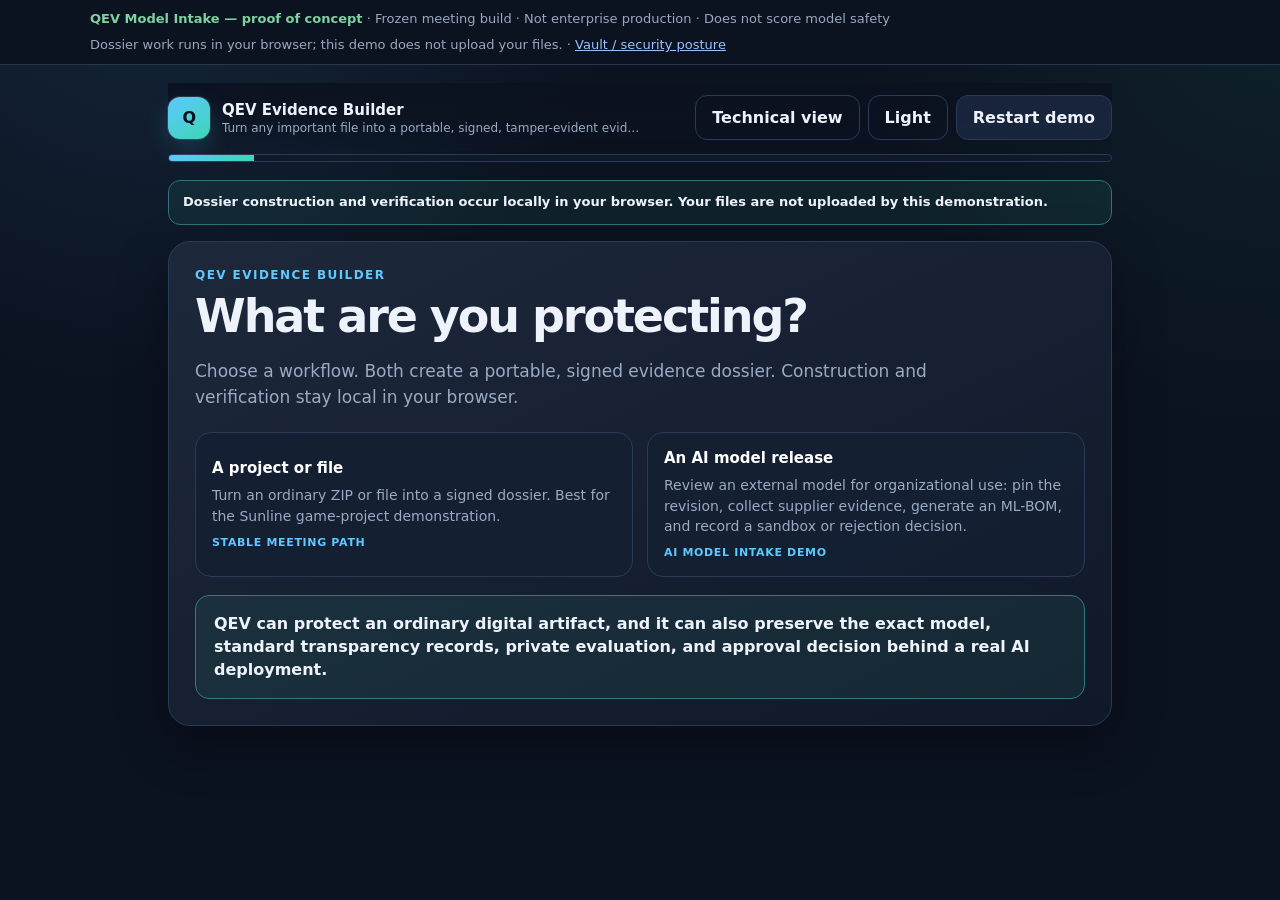
==== index.html @ b330e9ee "Publish frozen QEV Model Intake PoC for public demo Meeting-frozen SPA with relative asset paths for" ====
<!doctype html>
<html lang="en">
  <head>
    <meta charset="UTF-8" />
    <meta name="viewport" content="width=device-width, initial-scale=1, viewport-fit=cover" />
    <meta name="theme-color" content="#0b1220" />
    <title>QEV Model Intake — Proof of Concept Demo</title>
    <meta
      name="description"
      content="QEV Model Intake proof of concept: create portable, signed, revision-specific approval dossiers for external AI models. Runs in your browser — files are not uploaded by this demonstration."
    />
    <meta name="robots" content="index,follow" />
    <link rel="canonical" href="https://theartofsound.github.io/qev-model-intake/" />
    <meta property="og:title" content="QEV Model Intake — Proof of Concept" />
    <meta property="og:description" content="Revision-specific approval dossiers for external AI models. Local browser demo — not production infrastructure." />
    <meta property="og:type" content="website" />
    <meta property="og:url" content="https://theartofsound.github.io/qev-model-intake/" />
    <style>
      #qev-poc-banner {
        position: sticky; top: 0; z-index: 99999;
        font-family: system-ui, -apple-system, Segoe UI, sans-serif;
        background: #0b1220; color: #e8eef8;
        border-bottom: 1px solid #2a364d;
        padding: 10px 16px; font-size: 13px; line-height: 1.4;
      }
      #qev-poc-banner strong { color: #7dd3a0; }
      #qev-poc-banner a { color: #9ec1ff; }
      #qev-poc-banner .row { max-width: 1100px; margin: 0 auto; display: flex; flex-wrap: wrap; gap: 8px 18px; align-items: baseline; justify-content: space-between; }
      #qev-poc-banner .muted { color: #9aa8bf; }
    </style>
    <script type="module" crossorigin src="./assets/index-r70yN4zl.js"></script>
    <link rel="stylesheet" crossorigin href="./assets/index-BTG55u5p.css" />
  </head>
  <body>
    <div id="qev-poc-banner" role="note">
      <div class="row">
        <div>
          <strong>QEV Model Intake — proof of concept</strong>
          <span class="muted"> · Frozen meeting build · Not enterprise production · Does not score model safety</span>
        </div>
        <div class="muted">
          Dossier work runs in your browser; this demo does not upload your files.
          · <a href="https://secure.imagineqira.com/">Vault / security posture</a>
        </div>
      </div>
    </div>
    <div id="root"></div>
  </body>
</html>
---- assets/index-BTG55u5p.css ----
:root{color-scheme:dark;--bg: #0b1220;--bg-elevated: #111a2b;--panel: #141f33;--panel-2: #1a2740;--line: #2a3b57;--line-strong: #3d5478;--text: #eef3fb;--muted: #9aabc4;--faint: #6d7f99;--accent: #5ec8ff;--accent-2: #3dd6b5;--warn: #f0c35a;--danger: #ff7b8a;--ok: #4ade9b;--shadow: 0 18px 50px rgba(0, 0, 0, .35);--radius: 16px;--font: "IBM Plex Sans", "Segoe UI", system-ui, -apple-system, sans-serif;--mono: "IBM Plex Mono", ui-monospace, SFMono-Regular, Menlo, monospace}[data-theme=light]{color-scheme:light;--bg: #f4f7fb;--bg-elevated: #ffffff;--panel: #ffffff;--panel-2: #eef3f9;--line: #d5e0ee;--line-strong: #b7c7db;--text: #122033;--muted: #4f6280;--faint: #7a8ba3;--accent: #0b7ec8;--accent-2: #0f9f7f;--shadow: 0 14px 40px rgba(18, 40, 70, .08)}*{box-sizing:border-box}html,body,#root{min-height:100%}body{margin:0;font-family:var(--font);background:radial-gradient(circle at 12% -10%,rgba(94,200,255,.12),transparent 32%),radial-gradient(circle at 100% 0%,rgba(61,214,181,.08),transparent 28%),var(--bg);color:var(--text)}button,input,textarea,select{font:inherit}button{cursor:pointer}.app{max-width:980px;margin:0 auto;padding:18px 18px 96px}.topbar{position:sticky;top:0;z-index:20;display:flex;align-items:center;justify-content:space-between;gap:12px;padding:12px 0 14px;background:linear-gradient(to bottom,color-mix(in srgb,var(--bg) 96%,transparent),color-mix(in srgb,var(--bg) 70%,transparent),transparent);-webkit-backdrop-filter:blur(10px);backdrop-filter:blur(10px)}.brand{display:flex;align-items:center;gap:12px;min-width:0}.logo{width:42px;height:42px;border-radius:12px;display:grid;place-items:center;font-weight:800;letter-spacing:-.04em;color:#04111d;background:linear-gradient(145deg,var(--accent),var(--accent-2));box-shadow:0 0 0 1px #ffffff1f,0 10px 24px #5ec8ff2e}.brand h1{margin:0;font-size:15px;font-weight:750}.brand p{margin:2px 0 0;font-size:12px;color:var(--muted);white-space:nowrap;overflow:hidden;text-overflow:ellipsis;max-width:min(52vw,420px)}.top-actions{display:flex;gap:8px;flex-wrap:wrap;justify-content:flex-end}.progress-shell{height:8px;background:color-mix(in srgb,var(--panel) 80%,black);border:1px solid var(--line);border-radius:99px;overflow:hidden;margin:0 0 18px}.progress{height:100%;background:linear-gradient(90deg,var(--accent),var(--accent-2));transition:width .28s ease}.screen{animation:fade .24s ease}@keyframes fade{0%{opacity:.2;transform:translateY(8px)}to{opacity:1;transform:none}}.eyebrow{color:var(--accent);font-size:12px;font-weight:800;letter-spacing:.12em;text-transform:uppercase;margin-bottom:10px}.hero,.panel{border:1px solid var(--line);border-radius:22px;padding:26px;background:linear-gradient(155deg,color-mix(in srgb,var(--panel) 96%,white),color-mix(in srgb,var(--bg-elevated) 94%,black));box-shadow:var(--shadow)}h2{font-size:clamp(28px,5vw,46px);line-height:1.05;letter-spacing:-.045em;margin:0 0 14px}.lead{font-size:17px;line-height:1.55;color:var(--muted);max-width:760px}.truth{margin-top:18px;padding:16px 18px;border-radius:14px;border:1px solid color-mix(in srgb,var(--accent-2) 40%,var(--line));background:color-mix(in srgb,var(--accent-2) 8%,transparent);font-weight:700;line-height:1.45}.dropzone{margin-top:22px;border:1.5px dashed var(--line-strong);border-radius:18px;padding:36px 22px;text-align:center;background:color-mix(in srgb,var(--panel-2) 80%,transparent);transition:.18s ease}.dropzone.active{border-color:var(--accent);background:color-mix(in srgb,var(--accent) 8%,var(--panel-2));transform:translateY(-1px)}.dropzone strong{display:block;font-size:18px;margin-bottom:6px}.dropzone p{margin:0;color:var(--muted)}.actions{display:flex;flex-wrap:wrap;gap:10px;margin-top:20px}.btn{border:1px solid var(--line);border-radius:12px;padding:12px 16px;color:var(--text);background:color-mix(in srgb,var(--panel-2) 90%,transparent);font-weight:700}.btn:hover{border-color:var(--accent)}.btn-primary{color:#04111d;border-color:transparent;background:linear-gradient(135deg,var(--accent),var(--accent-2))}.btn-primary:disabled{opacity:.5;cursor:not-allowed}.btn-ghost{background:transparent}.btn-danger{background:color-mix(in srgb,var(--danger) 12%,transparent);border-color:color-mix(in srgb,var(--danger) 40%,var(--line));color:color-mix(in srgb,var(--danger) 90%,white)}.grid-2{display:grid;grid-template-columns:repeat(2,minmax(0,1fr));gap:14px}.grid-3{display:grid;grid-template-columns:repeat(3,minmax(0,1fr));gap:12px}.card{border:1px solid var(--line);border-radius:16px;padding:16px;background:color-mix(in srgb,var(--panel) 88%,transparent)}.card h3{margin:0 0 8px;font-size:15px}.card p{margin:0;color:var(--muted);font-size:14px;line-height:1.45}.choice{width:100%;text-align:left;transition:.16s ease}.choice:hover,.choice.selected{transform:translateY(-1px);border-color:var(--accent);box-shadow:0 10px 24px #00000029}.choice.selected{background:color-mix(in srgb,var(--accent) 10%,var(--panel))}.choice .tag{display:inline-block;margin-top:10px;color:var(--accent);font-size:11px;font-weight:800;letter-spacing:.06em}.field{display:flex;flex-direction:column;gap:6px;margin-bottom:14px}.field label{font-size:13px;font-weight:700;color:var(--muted)}.field input,.field textarea,.field select{border:1px solid var(--line);border-radius:12px;padding:12px 14px;background:color-mix(in srgb,var(--bg) 70%,var(--panel));color:var(--text)}.field textarea{min-height:90px;resize:vertical}.kv{display:grid;grid-template-columns:140px 1fr;gap:8px 14px;margin-top:14px}.kv dt{color:var(--faint);font-size:13px}.kv dd{margin:0;font-weight:650}.flow{display:grid;gap:8px;margin:18px 0;padding:16px;border-radius:14px;border:1px solid var(--line);background:color-mix(in srgb,var(--panel-2) 70%,transparent);font-weight:700;text-align:center}.flow span{color:var(--faint)}.checklist{display:grid;gap:8px;margin-top:12px}.check{display:flex;gap:10px;align-items:flex-start;padding:12px 14px;border-radius:12px;border:1px solid var(--line);background:color-mix(in srgb,var(--panel) 80%,transparent)}.check input{margin-top:3px}.cols{display:grid;grid-template-columns:1fr 1fr;gap:14px}.col{min-height:220px;border:1px solid var(--line);border-radius:16px;padding:14px;background:color-mix(in srgb,var(--panel) 80%,transparent)}.col h3{margin:0 0 10px;font-size:15px}.pill{display:inline-flex;align-items:center;gap:6px;border-radius:999px;padding:4px 10px;font-size:12px;font-weight:800;letter-spacing:.04em;border:1px solid var(--line)}.pill.demo{color:var(--warn);border-color:color-mix(in srgb,var(--warn) 45%,var(--line));background:color-mix(in srgb,var(--warn) 12%,transparent)}.pill.ok{color:var(--ok);border-color:color-mix(in srgb,var(--ok) 45%,var(--line));background:color-mix(in srgb,var(--ok) 10%,transparent)}.pill.fail{color:var(--danger);border-color:color-mix(in srgb,var(--danger) 45%,var(--line));background:color-mix(in srgb,var(--danger) 10%,transparent)}.build-steps{display:grid;gap:10px;margin-top:18px}.step-row{display:grid;grid-template-columns:18px 1fr;gap:12px;align-items:start;padding:12px 14px;border-radius:12px;border:1px solid var(--line);background:color-mix(in srgb,var(--panel) 85%,transparent)}.step-row .dot{width:12px;height:12px;margin-top:4px;border-radius:50%;background:var(--faint)}.step-row.running .dot{background:var(--accent);box-shadow:0 0 0 4px color-mix(in srgb,var(--accent) 20%,transparent)}.step-row.complete .dot{background:var(--ok)}.step-row.failed .dot{background:var(--danger)}.step-row strong{display:block}.step-row span{color:var(--muted);font-size:13px}.dossier-viz{margin-top:18px;height:120px;border-radius:16px;border:1px solid var(--line);background:radial-gradient(circle at 50% 50%,color-mix(in srgb,var(--accent) 18%,transparent),transparent 55%),var(--panel-2);position:relative;overflow:hidden}.dossier-viz .node{position:absolute;width:10px;height:10px;border-radius:50%;background:var(--accent-2);animation:flow-in 1.8s ease-in-out infinite;opacity:.85}@keyframes flow-in{0%{transform:translate(8px,50px) scale(.6);opacity:0}40%{opacity:1}to{transform:translate(470px,55px) scale(1);opacity:0}}.mono{font-family:var(--mono);font-size:13px;word-break:break-all}.table{width:100%;border-collapse:collapse;margin-top:12px}.table th,.table td{text-align:left;padding:10px 8px;border-bottom:1px solid var(--line);font-size:14px}.table th{color:var(--faint);font-weight:700}.status-pass{color:var(--ok);font-weight:800}.status-fail{color:var(--danger);font-weight:800}.status-warn{color:var(--warn);font-weight:800}.footer-note{margin-top:18px;color:var(--faint);font-size:13px;line-height:1.45}.privacy-banner{margin:0 0 16px;padding:12px 14px;border-radius:12px;border:1px solid color-mix(in srgb,var(--accent-2) 35%,var(--line));background:color-mix(in srgb,var(--accent-2) 8%,transparent);color:var(--text);font-size:13px;font-weight:650;line-height:1.45}.btn:focus-visible,.choice:focus-visible,.dropzone:focus-visible,input:focus-visible,textarea:focus-visible{outline:2px solid var(--accent);outline-offset:2px}.hidden-input{display:none}@media(max-width:760px){.grid-2,.grid-3,.cols{grid-template-columns:1fr}.kv{grid-template-columns:1fr;gap:2px 0}.kv dt{margin-top:8px}.brand p{display:none}.hero,.panel{padding:18px}}
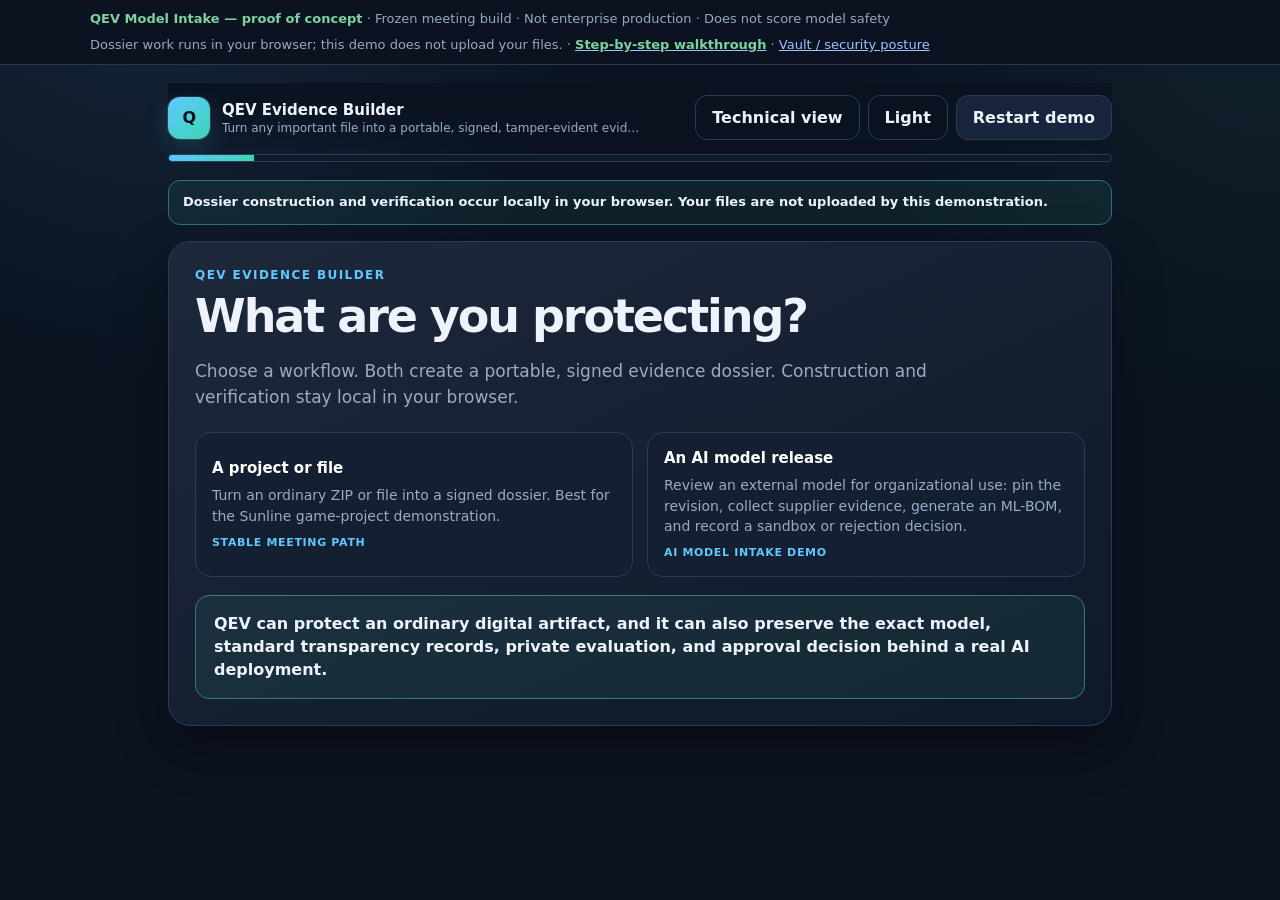
==== commit 223a690c: "Add step-by-step walkthrough for thorough process understanding Companion guide for SBIR reviewers a" ====
--- a/index.html
+++ b/index.html
@@ -40,6 +40,7 @@
         </div>
         <div class="muted">
           Dossier work runs in your browser; this demo does not upload your files.
+          · <a href="./walkthrough.html"><strong>Step-by-step walkthrough</strong></a>
           · <a href="https://secure.imagineqira.com/">Vault / security posture</a>
         </div>
       </div>
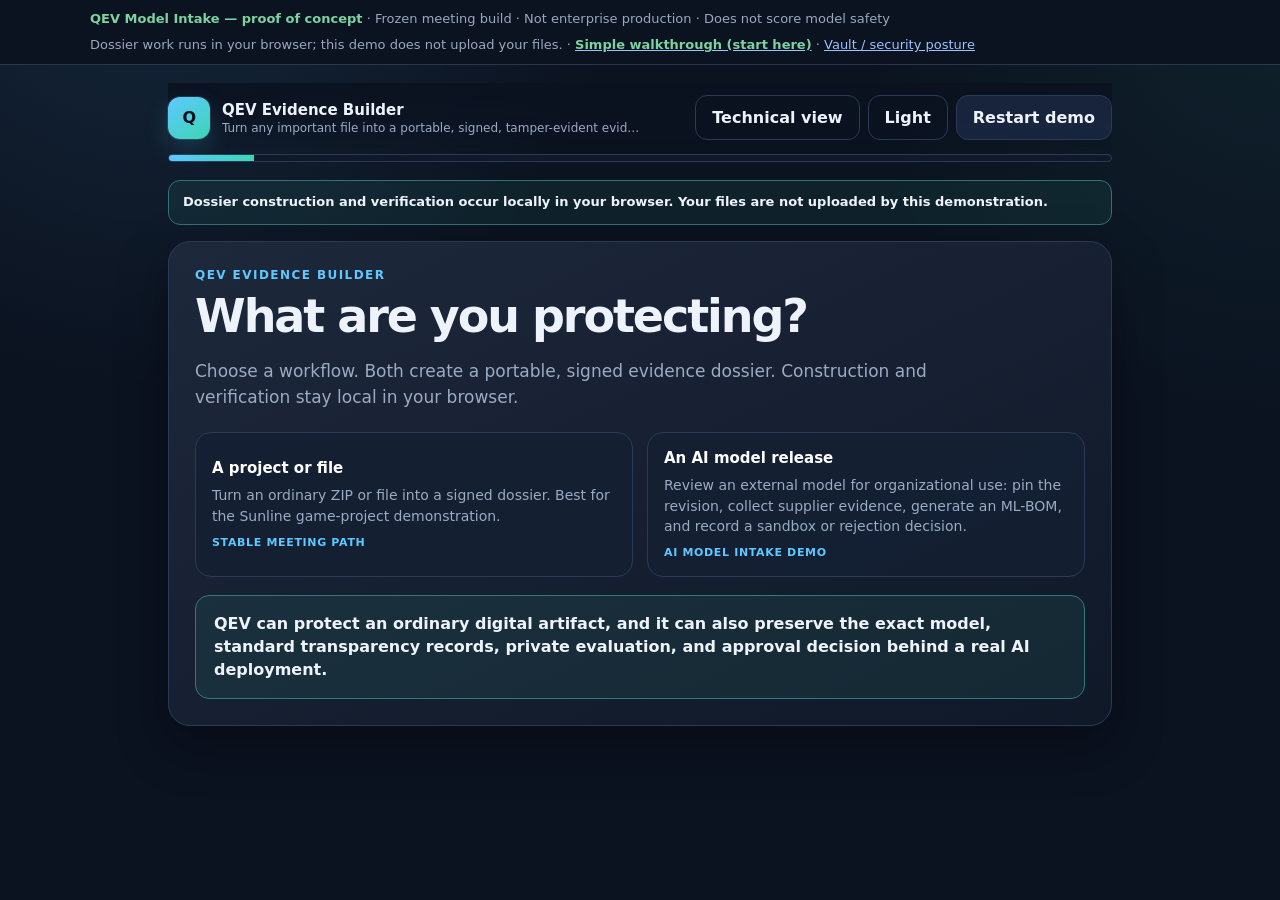
==== commit 8ef5c6ac: "Rewrite walkthrough in plain language for first-time readers Everyday wording for problem, steps, tr" ====
--- a/index.html
+++ b/index.html
@@ -40,7 +40,7 @@
         </div>
         <div class="muted">
           Dossier work runs in your browser; this demo does not upload your files.
-          · <a href="./walkthrough.html"><strong>Step-by-step walkthrough</strong></a>
+          · <a href="./walkthrough.html"><strong>Simple walkthrough (start here)</strong></a>
           · <a href="https://secure.imagineqira.com/">Vault / security posture</a>
         </div>
       </div>
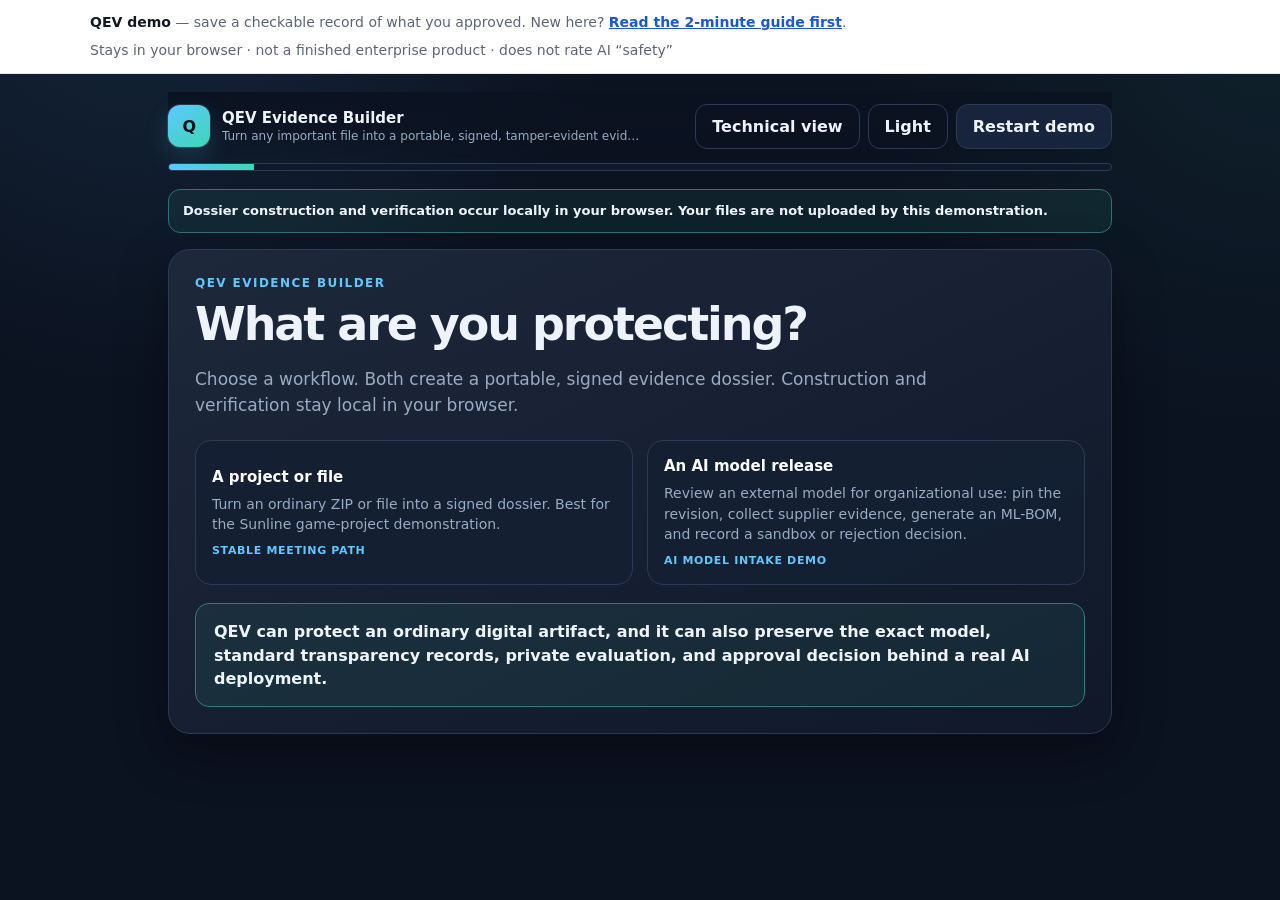
==== commit bc136b2a: "Simplify public copy for adoption, not engineer impressiveness Shorter plain guide, lighter banner, " ====
--- a/index.html
+++ b/index.html
@@ -4,29 +4,35 @@
     <meta charset="UTF-8" />
     <meta name="viewport" content="width=device-width, initial-scale=1, viewport-fit=cover" />
     <meta name="theme-color" content="#0b1220" />
-    <title>QEV Model Intake — Proof of Concept Demo</title>
+    <title>QEV — Demo</title>
     <meta
       name="description"
-      content="QEV Model Intake proof of concept: create portable, signed, revision-specific approval dossiers for external AI models. Runs in your browser — files are not uploaded by this demonstration."
+      content="QEV: save a clear record of what you approved — the exact file or AI model version — so you can check it later. Runs in your browser."
     />
     <meta name="robots" content="index,follow" />
     <link rel="canonical" href="https://theartofsound.github.io/qev-model-intake/" />
-    <meta property="og:title" content="QEV Model Intake — Proof of Concept" />
-    <meta property="og:description" content="Revision-specific approval dossiers for external AI models. Local browser demo — not production infrastructure." />
+    <meta property="og:title" content="QEV — Demo" />
+    <meta property="og:description" content="Save a clear record of what you approved, so you can prove it later." />
     <meta property="og:type" content="website" />
     <meta property="og:url" content="https://theartofsound.github.io/qev-model-intake/" />
     <style>
       #qev-poc-banner {
         position: sticky; top: 0; z-index: 99999;
         font-family: system-ui, -apple-system, Segoe UI, sans-serif;
-        background: #0b1220; color: #e8eef8;
-        border-bottom: 1px solid #2a364d;
-        padding: 10px 16px; font-size: 13px; line-height: 1.4;
+        background: #fff;
+        color: #141820;
+        border-bottom: 1px solid #e2e6ee;
+        padding: 12px 16px; font-size: 14px; line-height: 1.45;
+        box-shadow: 0 1px 0 rgba(0,0,0,.03);
       }
-      #qev-poc-banner strong { color: #7dd3a0; }
-      #qev-poc-banner a { color: #9ec1ff; }
-      #qev-poc-banner .row { max-width: 1100px; margin: 0 auto; display: flex; flex-wrap: wrap; gap: 8px 18px; align-items: baseline; justify-content: space-between; }
-      #qev-poc-banner .muted { color: #9aa8bf; }
+      #qev-poc-banner strong { color: #141820; }
+      #qev-poc-banner a { color: #1a56db; font-weight: 650; }
+      #qev-poc-banner .row {
+        max-width: 1100px; margin: 0 auto;
+        display: flex; flex-wrap: wrap; gap: 8px 16px;
+        align-items: center; justify-content: space-between;
+      }
+      #qev-poc-banner .muted { color: #5c6578; font-weight: 400; }
     </style>
     <script type="module" crossorigin src="./assets/index-r70yN4zl.js"></script>
     <link rel="stylesheet" crossorigin href="./assets/index-BTG55u5p.css" />
@@ -35,13 +41,12 @@
     <div id="qev-poc-banner" role="note">
       <div class="row">
         <div>
-          <strong>QEV Model Intake — proof of concept</strong>
-          <span class="muted"> · Frozen meeting build · Not enterprise production · Does not score model safety</span>
+          <strong>QEV demo</strong>
+          <span class="muted"> — save a checkable record of what you approved. New here?
+            <a href="./walkthrough.html">Read the 2-minute guide first</a>.</span>
         </div>
         <div class="muted">
-          Dossier work runs in your browser; this demo does not upload your files.
-          · <a href="./walkthrough.html"><strong>Simple walkthrough (start here)</strong></a>
-          · <a href="https://secure.imagineqira.com/">Vault / security posture</a>
+          Stays in your browser · not a finished enterprise product · does not rate AI “safety”
         </div>
       </div>
     </div>
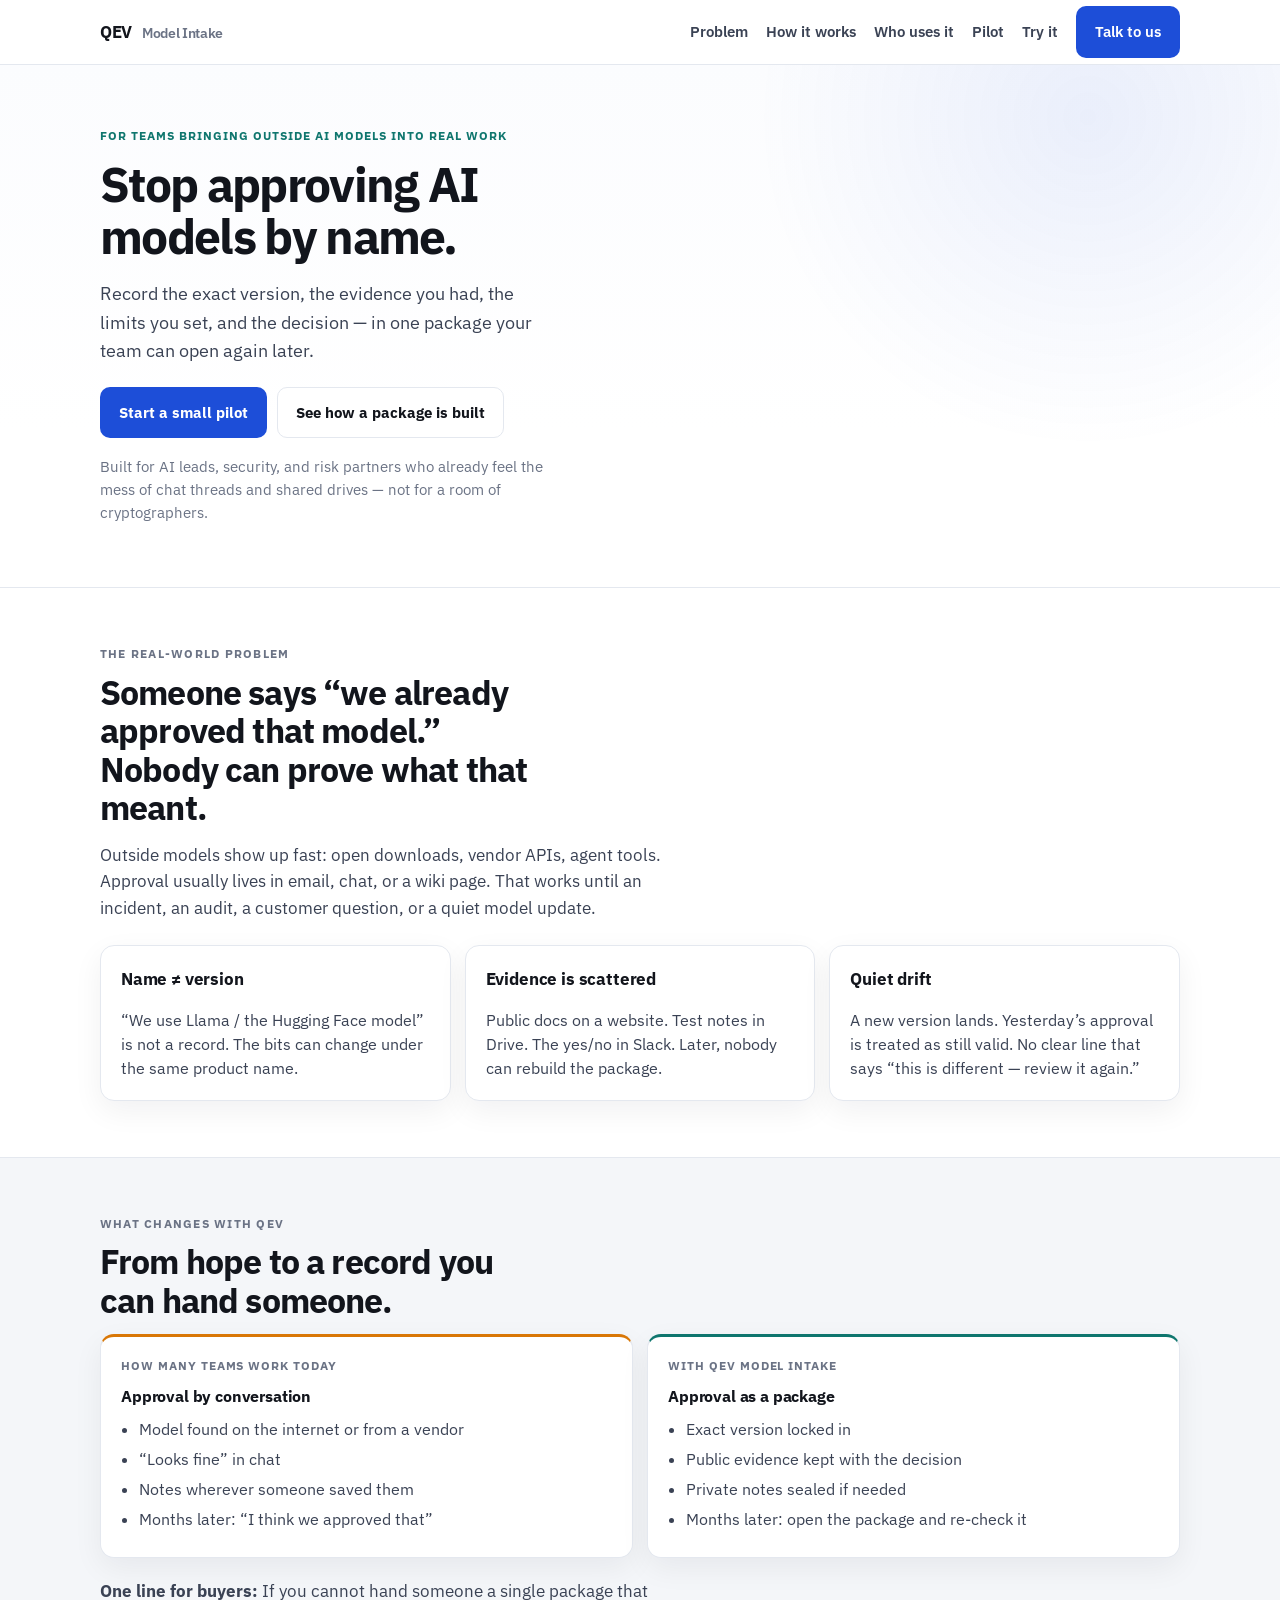
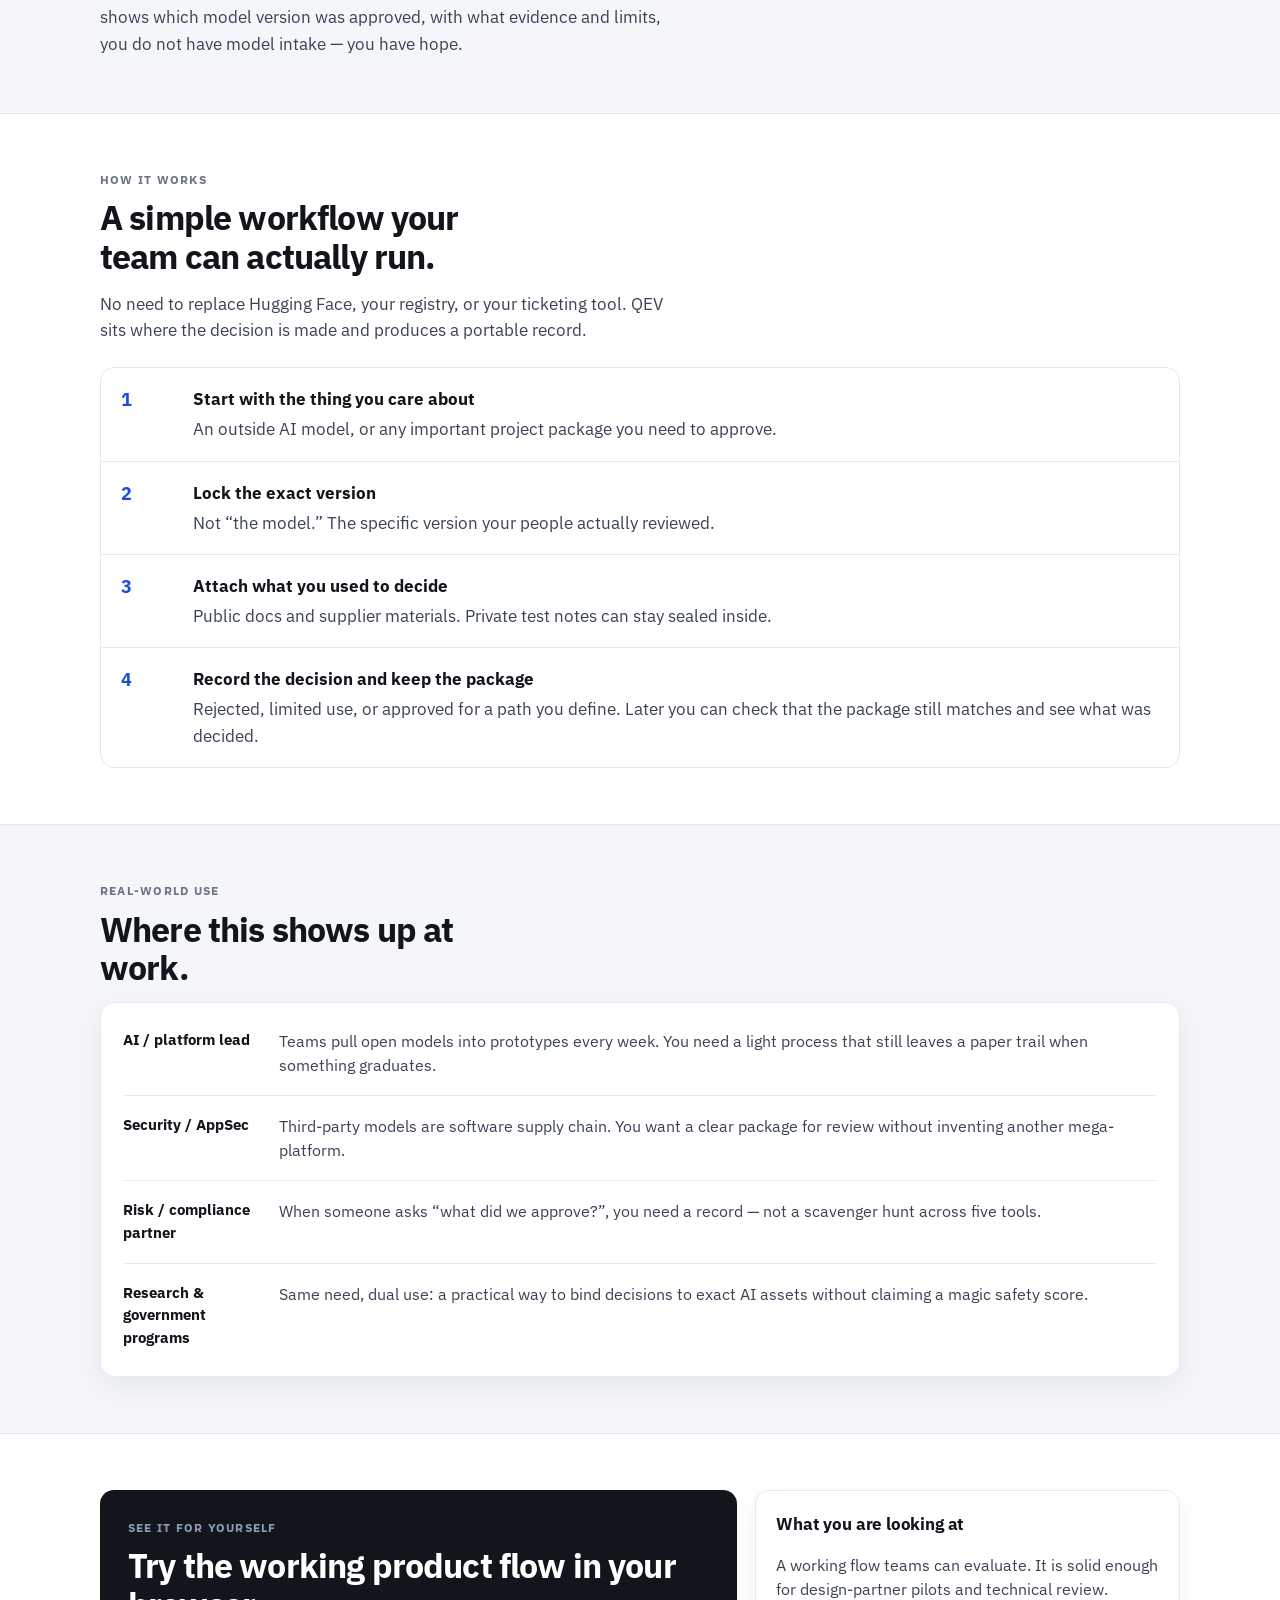
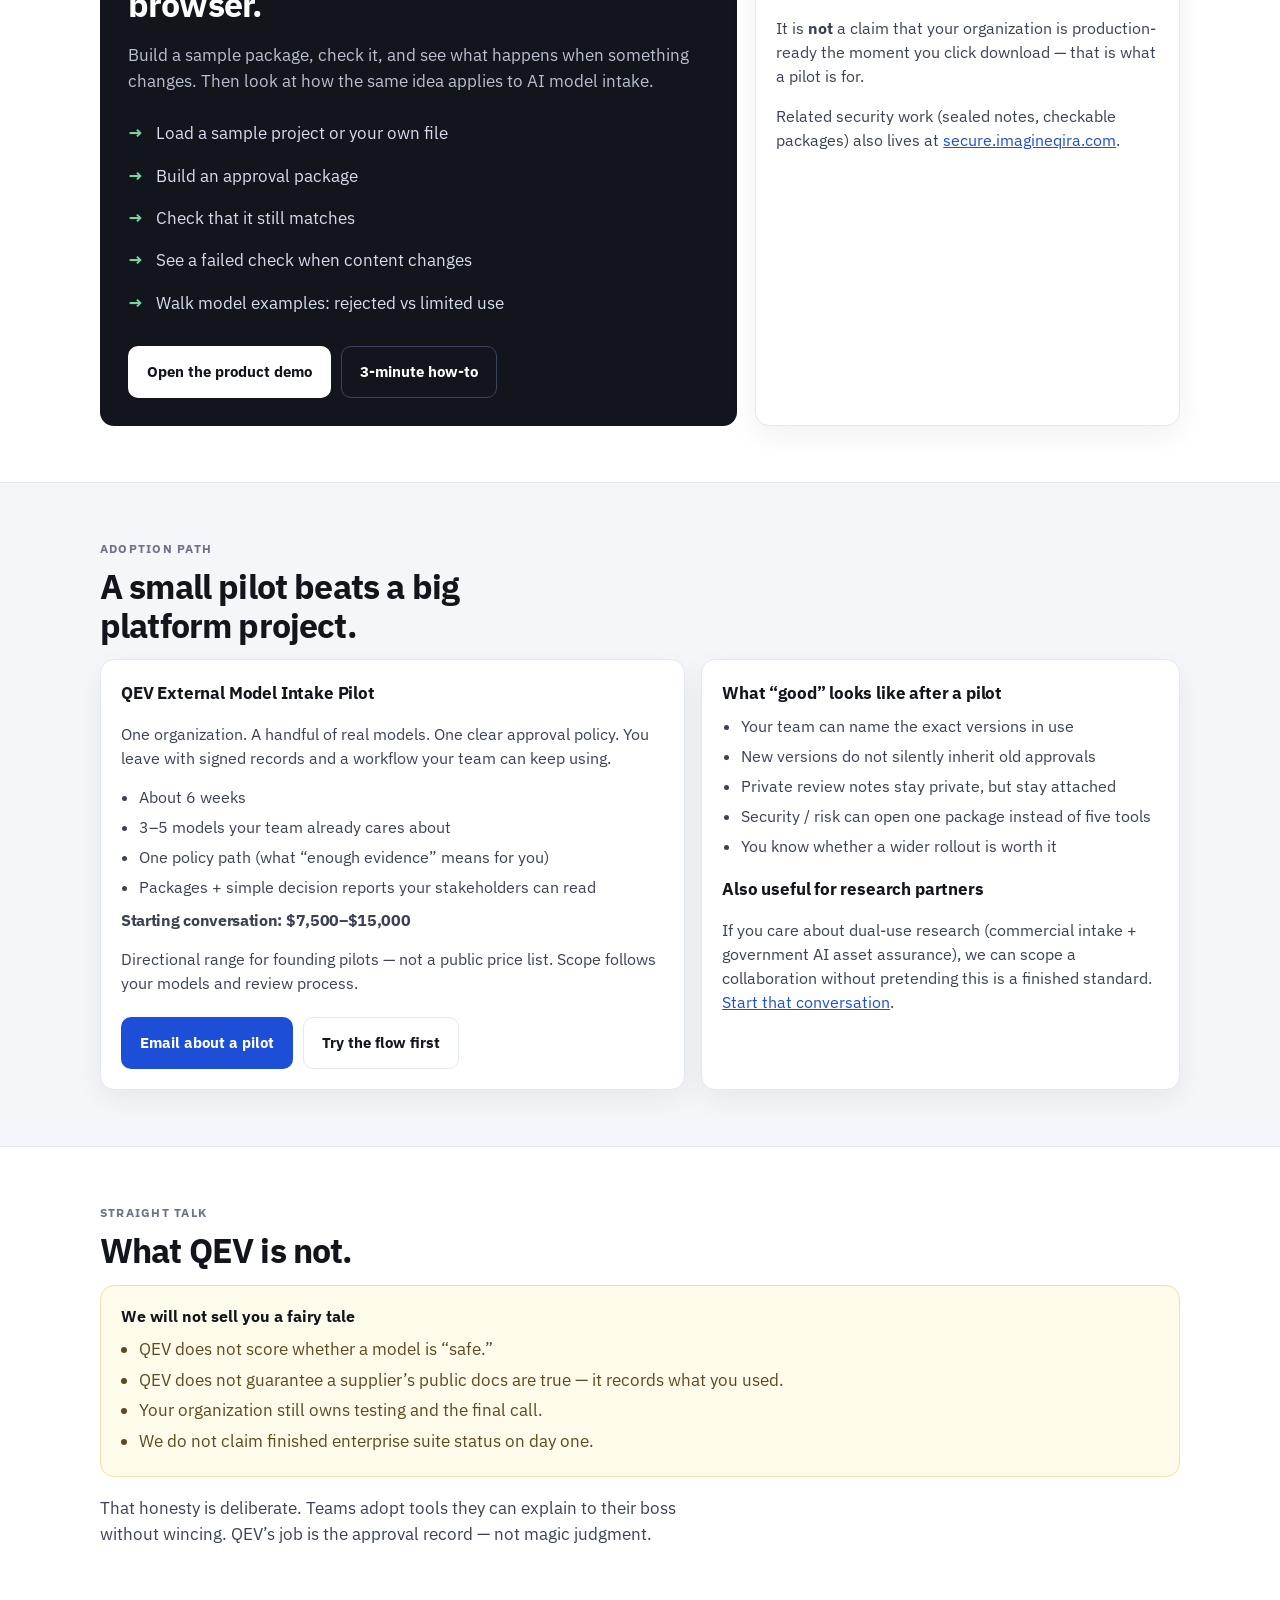
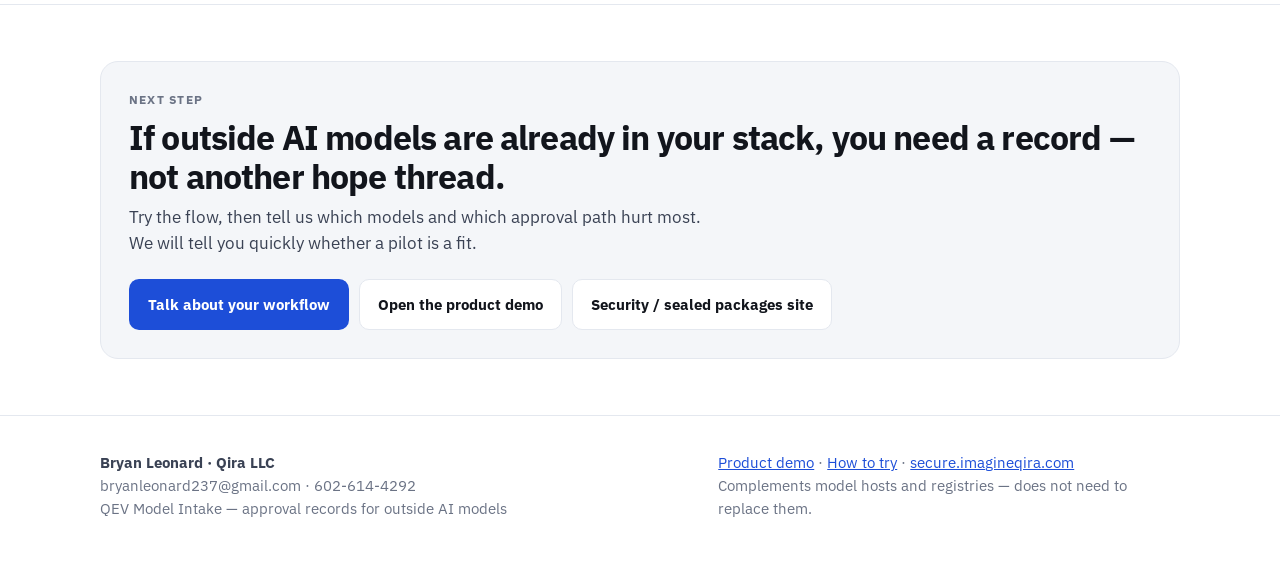
==== commit a1f34efc: "Build product site: real-world pitch first, demo as proof Replace demo-only landing with adoption-fo" ====
--- a/index.html
+++ b/index.html
@@ -1,55 +1,357 @@
 <!doctype html>
 <html lang="en">
-  <head>
-    <meta charset="UTF-8" />
-    <meta name="viewport" content="width=device-width, initial-scale=1, viewport-fit=cover" />
-    <meta name="theme-color" content="#0b1220" />
-    <title>QEV — Demo</title>
-    <meta
-      name="description"
-      content="QEV: save a clear record of what you approved — the exact file or AI model version — so you can check it later. Runs in your browser."
-    />
-    <meta name="robots" content="index,follow" />
-    <link rel="canonical" href="https://theartofsound.github.io/qev-model-intake/" />
-    <meta property="og:title" content="QEV — Demo" />
-    <meta property="og:description" content="Save a clear record of what you approved, so you can prove it later." />
-    <meta property="og:type" content="website" />
-    <meta property="og:url" content="https://theartofsound.github.io/qev-model-intake/" />
-    <style>
-      #qev-poc-banner {
-        position: sticky; top: 0; z-index: 99999;
-        font-family: system-ui, -apple-system, Segoe UI, sans-serif;
-        background: #fff;
-        color: #141820;
-        border-bottom: 1px solid #e2e6ee;
-        padding: 12px 16px; font-size: 14px; line-height: 1.45;
-        box-shadow: 0 1px 0 rgba(0,0,0,.03);
-      }
-      #qev-poc-banner strong { color: #141820; }
-      #qev-poc-banner a { color: #1a56db; font-weight: 650; }
-      #qev-poc-banner .row {
-        max-width: 1100px; margin: 0 auto;
-        display: flex; flex-wrap: wrap; gap: 8px 16px;
-        align-items: center; justify-content: space-between;
-      }
-      #qev-poc-banner .muted { color: #5c6578; font-weight: 400; }
-    </style>
-    <script type="module" crossorigin src="./assets/index-r70yN4zl.js"></script>
-    <link rel="stylesheet" crossorigin href="./assets/index-BTG55u5p.css" />
-  </head>
-  <body>
-    <div id="qev-poc-banner" role="note">
-      <div class="row">
-        <div>
-          <strong>QEV demo</strong>
-          <span class="muted"> — save a checkable record of what you approved. New here?
-            <a href="./walkthrough.html">Read the 2-minute guide first</a>.</span>
-        </div>
-        <div class="muted">
-          Stays in your browser · not a finished enterprise product · does not rate AI “safety”
-        </div>
-      </div>
+<head>
+  <meta charset="utf-8" />
+  <meta name="viewport" content="width=device-width, initial-scale=1" />
+  <title>QEV — Approval records for the AI models your team actually uses</title>
+  <meta
+    name="description"
+    content="QEV helps teams record which exact AI model version was approved, with what evidence and limits — so later you can prove what was decided, not guess from chat history."
+  />
+  <link rel="canonical" href="https://theartofsound.github.io/qev-model-intake/" />
+  <meta property="og:type" content="website" />
+  <meta property="og:url" content="https://theartofsound.github.io/qev-model-intake/" />
+  <meta property="og:title" content="QEV — Approval records for the AI models your team actually uses" />
+  <meta property="og:description" content="Stop approving models by name. Record the exact version, evidence, private notes, and decision in one package you can re-check later." />
+  <link rel="preconnect" href="https://fonts.googleapis.com" />
+  <link rel="preconnect" href="https://fonts.gstatic.com" crossorigin />
+  <link href="https://fonts.googleapis.com/css2?family=IBM+Plex+Sans:wght@400;500;600;700;800&display=swap" rel="stylesheet" />
+  <link rel="stylesheet" href="./styles.css" />
+</head>
+<body>
+  <header class="nav">
+    <div class="wrap nav-inner">
+      <a class="brand" href="./">QEV <span>Model Intake</span></a>
+      <nav class="nav-links" aria-label="Primary">
+        <a class="hide-sm" href="#problem">Problem</a>
+        <a class="hide-sm" href="#how">How it works</a>
+        <a class="hide-sm" href="#use">Who uses it</a>
+        <a class="hide-sm" href="#pilot">Pilot</a>
+        <a href="./demo.html">Try it</a>
+        <a class="btn btn-primary" href="mailto:bryanleonard237@gmail.com?subject=QEV%20Model%20Intake%20pilot">Talk to us</a>
+      </nav>
     </div>
-    <div id="root"></div>
-  </body>
+  </header>
+
+  <main>
+    <!-- HERO: real-world outcome, not "demo" -->
+    <section class="hero">
+      <div class="wrap">
+        <div class="eyebrow">For teams bringing outside AI models into real work</div>
+        <h1>Stop approving AI models by name.</h1>
+        <p class="hero-lead">
+          Record the exact version, the evidence you had, the limits you set,
+          and the decision — in one package your team can open again later.
+        </p>
+        <div class="btn-row">
+          <a class="btn btn-primary" href="#pilot">Start a small pilot</a>
+          <a class="btn btn-secondary" href="./demo.html">See how a package is built</a>
+        </div>
+        <p class="hero-note">
+          Built for AI leads, security, and risk partners who already feel the
+          mess of chat threads and shared drives — not for a room of cryptographers.
+        </p>
+      </div>
+    </section>
+
+    <!-- PROBLEM -->
+    <section id="problem">
+      <div class="wrap">
+        <p class="section-kicker">The real-world problem</p>
+        <h2>Someone says “we already approved that model.” Nobody can prove what that meant.</h2>
+        <p class="section-copy">
+          Outside models show up fast: open downloads, vendor APIs, agent tools.
+          Approval usually lives in email, chat, or a wiki page. That works until
+          an incident, an audit, a customer question, or a quiet model update.
+        </p>
+        <div class="grid-3">
+          <article class="card">
+            <h3>Name ≠ version</h3>
+            <p>
+              “We use Llama / the Hugging Face model” is not a record.
+              The bits can change under the same product name.
+            </p>
+          </article>
+          <article class="card">
+            <h3>Evidence is scattered</h3>
+            <p>
+              Public docs on a website. Test notes in Drive.
+              The yes/no in Slack. Later, nobody can rebuild the package.
+            </p>
+          </article>
+          <article class="card">
+            <h3>Quiet drift</h3>
+            <p>
+              A new version lands. Yesterday’s approval is treated as still valid.
+              No clear line that says “this is different — review it again.”
+            </p>
+          </article>
+        </div>
+      </div>
+    </section>
+
+    <!-- BEFORE / AFTER -->
+    <section class="soft" id="change">
+      <div class="wrap">
+        <p class="section-kicker">What changes with QEV</p>
+        <h2>From hope to a record you can hand someone.</h2>
+        <div class="compare" style="margin-top:8px;">
+          <article class="card bad">
+            <div class="label">How many teams work today</div>
+            <h3>Approval by conversation</h3>
+            <ul>
+              <li>Model found on the internet or from a vendor</li>
+              <li>“Looks fine” in chat</li>
+              <li>Notes wherever someone saved them</li>
+              <li>Months later: “I think we approved that”</li>
+            </ul>
+          </article>
+          <article class="card good">
+            <div class="label">With QEV Model Intake</div>
+            <h3>Approval as a package</h3>
+            <ul>
+              <li>Exact version locked in</li>
+              <li>Public evidence kept with the decision</li>
+              <li>Private notes sealed if needed</li>
+              <li>Months later: open the package and re-check it</li>
+            </ul>
+          </article>
+        </div>
+        <p class="section-copy" style="margin-top:20px; margin-bottom:0;">
+          <strong>One line for buyers:</strong>
+          If you cannot hand someone a single package that shows which model version
+          was approved, with what evidence and limits, you do not have model intake —
+          you have hope.
+        </p>
+      </div>
+    </section>
+
+    <!-- HOW IT WORKS -->
+    <section id="how">
+      <div class="wrap">
+        <p class="section-kicker">How it works</p>
+        <h2>A simple workflow your team can actually run.</h2>
+        <p class="section-copy">
+          No need to replace Hugging Face, your registry, or your ticketing tool.
+          QEV sits where the decision is made and produces a portable record.
+        </p>
+        <div class="steps">
+          <div class="step">
+            <div class="step-num">1</div>
+            <div>
+              <h3>Start with the thing you care about</h3>
+              <p>An outside AI model, or any important project package you need to approve.</p>
+            </div>
+          </div>
+          <div class="step">
+            <div class="step-num">2</div>
+            <div>
+              <h3>Lock the exact version</h3>
+              <p>Not “the model.” The specific version your people actually reviewed.</p>
+            </div>
+          </div>
+          <div class="step">
+            <div class="step-num">3</div>
+            <div>
+              <h3>Attach what you used to decide</h3>
+              <p>Public docs and supplier materials. Private test notes can stay sealed inside.</p>
+            </div>
+          </div>
+          <div class="step">
+            <div class="step-num">4</div>
+            <div>
+              <h3>Record the decision and keep the package</h3>
+              <p>
+                Rejected, limited use, or approved for a path you define.
+                Later you can check that the package still matches and see what was decided.
+              </p>
+            </div>
+          </div>
+        </div>
+      </div>
+    </section>
+
+    <!-- USE CASES -->
+    <section class="soft" id="use">
+      <div class="wrap">
+        <p class="section-kicker">Real-world use</p>
+        <h2>Where this shows up at work.</h2>
+        <div class="card" style="padding: 8px 22px;">
+          <div class="use">
+            <div class="use-role">AI / platform lead</div>
+            <p>
+              Teams pull open models into prototypes every week.
+              You need a light process that still leaves a paper trail when something graduates.
+            </p>
+          </div>
+          <div class="use">
+            <div class="use-role">Security / AppSec</div>
+            <p>
+              Third-party models are software supply chain.
+              You want a clear package for review without inventing another mega-platform.
+            </p>
+          </div>
+          <div class="use">
+            <div class="use-role">Risk / compliance partner</div>
+            <p>
+              When someone asks “what did we approve?”, you need a record —
+              not a scavenger hunt across five tools.
+            </p>
+          </div>
+          <div class="use">
+            <div class="use-role">Research &amp; government programs</div>
+            <p>
+              Same need, dual use: a practical way to bind decisions to exact AI assets
+              without claiming a magic safety score.
+            </p>
+          </div>
+        </div>
+      </div>
+    </section>
+
+    <!-- PROOF / DEMO as product proof, not the whole product -->
+    <section id="see">
+      <div class="wrap proof">
+        <div class="proof-panel">
+          <p class="section-kicker" style="color:#8b9bb8;">See it for yourself</p>
+          <h2>Try the working product flow in your browser.</h2>
+          <p>
+            Build a sample package, check it, and see what happens when something changes.
+            Then look at how the same idea applies to AI model intake.
+          </p>
+          <ul class="checklist">
+            <li>Load a sample project or your own file</li>
+            <li>Build an approval package</li>
+            <li>Check that it still matches</li>
+            <li>See a failed check when content changes</li>
+            <li>Walk model examples: rejected vs limited use</li>
+          </ul>
+          <div class="btn-row">
+            <a class="btn btn-primary" href="./demo.html">Open the product demo</a>
+            <a class="btn btn-secondary" href="./how-to-try.html">3-minute how-to</a>
+          </div>
+        </div>
+        <div class="card">
+          <h3>What you are looking at</h3>
+          <p>
+            A working flow teams can evaluate.
+            It is solid enough for design-partner pilots and technical review.
+          </p>
+          <p>
+            It is <strong>not</strong> a claim that your organization is production-ready
+            the moment you click download — that is what a pilot is for.
+          </p>
+          <p style="margin-bottom:0;">
+            Related security work (sealed notes, checkable packages) also lives at
+            <a href="https://secure.imagineqira.com/">secure.imagineqira.com</a>.
+          </p>
+        </div>
+      </div>
+    </section>
+
+    <!-- PILOT -->
+    <section class="soft" id="pilot">
+      <div class="wrap">
+        <p class="section-kicker">Adoption path</p>
+        <h2>A small pilot beats a big platform project.</h2>
+        <div class="pilot">
+          <div class="card">
+            <h3>QEV External Model Intake Pilot</h3>
+            <p>
+              One organization. A handful of real models. One clear approval policy.
+              You leave with signed records and a workflow your team can keep using.
+            </p>
+            <ul>
+              <li>About 6 weeks</li>
+              <li>3–5 models your team already cares about</li>
+              <li>One policy path (what “enough evidence” means for you)</li>
+              <li>Packages + simple decision reports your stakeholders can read</li>
+            </ul>
+            <p class="price">Starting conversation: $7,500–$15,000</p>
+            <p class="fine">
+              Directional range for founding pilots — not a public price list.
+              Scope follows your models and review process.
+            </p>
+            <div class="btn-row">
+              <a class="btn btn-primary" href="mailto:bryanleonard237@gmail.com?subject=QEV%20Model%20Intake%20pilot&body=Hi%20Bryan%2C%0A%0AWe%20are%20interested%20in%20a%20QEV%20Model%20Intake%20pilot.%0A%0AOrg%3A%0AModels%20we%20care%20about%3A%0AWho%20owns%20approval%20today%3A%0A">Email about a pilot</a>
+              <a class="btn btn-secondary" href="./demo.html">Try the flow first</a>
+            </div>
+          </div>
+          <div class="card">
+            <h3>What “good” looks like after a pilot</h3>
+            <ul>
+              <li>Your team can name the exact versions in use</li>
+              <li>New versions do not silently inherit old approvals</li>
+              <li>Private review notes stay private, but stay attached</li>
+              <li>Security / risk can open one package instead of five tools</li>
+              <li>You know whether a wider rollout is worth it</li>
+            </ul>
+            <h3 style="margin-top:18px;">Also useful for research partners</h3>
+            <p style="margin-bottom:0;">
+              If you care about dual-use research (commercial intake + government AI asset assurance),
+              we can scope a collaboration without pretending this is a finished standard.
+              <a href="mailto:bryanleonard237@gmail.com?subject=QEV%20research%20collaboration">Start that conversation</a>.
+            </p>
+          </div>
+        </div>
+      </div>
+    </section>
+
+    <!-- HONEST -->
+    <section id="honest">
+      <div class="wrap">
+        <p class="section-kicker">Straight talk</p>
+        <h2>What QEV is not.</h2>
+        <div class="honest">
+          <h3>We will not sell you a fairy tale</h3>
+          <ul>
+            <li>QEV does not score whether a model is “safe.”</li>
+            <li>QEV does not guarantee a supplier’s public docs are true — it records what you used.</li>
+            <li>Your organization still owns testing and the final call.</li>
+            <li>We do not claim finished enterprise suite status on day one.</li>
+          </ul>
+        </div>
+        <p class="section-copy" style="margin-top:18px; margin-bottom:0;">
+          That honesty is deliberate. Teams adopt tools they can explain to their boss
+          without wincing. QEV’s job is the approval record — not magic judgment.
+        </p>
+      </div>
+    </section>
+
+    <!-- FINAL CTA -->
+    <section>
+      <div class="wrap">
+        <div class="cta-band">
+          <p class="section-kicker">Next step</p>
+          <h2>If outside AI models are already in your stack, you need a record — not another hope thread.</h2>
+          <p class="section-copy" style="margin-bottom:0;">
+            Try the flow, then tell us which models and which approval path hurt most.
+            We will tell you quickly whether a pilot is a fit.
+          </p>
+          <div class="btn-row">
+            <a class="btn btn-primary" href="mailto:bryanleonard237@gmail.com?subject=QEV%20Model%20Intake">Talk about your workflow</a>
+            <a class="btn btn-secondary" href="./demo.html">Open the product demo</a>
+            <a class="btn btn-secondary" href="https://secure.imagineqira.com/">Security / sealed packages site</a>
+          </div>
+        </div>
+      </div>
+    </section>
+  </main>
+
+  <footer class="footer">
+    <div class="wrap footer-grid">
+      <div>
+        <strong>Bryan Leonard · Qira LLC</strong><br />
+        bryanleonard237@gmail.com · 602-614-4292<br />
+        QEV Model Intake — approval records for outside AI models
+      </div>
+      <div>
+        <a href="./demo.html">Product demo</a> ·
+        <a href="./how-to-try.html">How to try</a> ·
+        <a href="https://secure.imagineqira.com/">secure.imagineqira.com</a><br />
+        Complements model hosts and registries — does not need to replace them.
+      </div>
+    </div>
+  </footer>
+</body>
 </html>
--- a/styles.css
+++ b/styles.css
@@ -0,0 +1,369 @@
+/* QEV Model Intake — product site */
+:root {
+  --ink: #12151c;
+  --ink-soft: #3a4254;
+  --muted: #6b7385;
+  --line: #e4e8ef;
+  --soft: #f4f6f9;
+  --white: #ffffff;
+  --blue: #1d4ed8;
+  --blue-dark: #1e3a8a;
+  --green: #0f766e;
+  --green-bg: #ecfdf8;
+  --amber-bg: #fffbeb;
+  --amber-line: #f3e0a8;
+  --radius: 14px;
+  --shadow: 0 10px 30px rgba(18, 21, 28, 0.06);
+  --max: 1080px;
+  --font: "IBM Plex Sans", system-ui, -apple-system, "Segoe UI", sans-serif;
+}
+
+* { box-sizing: border-box; }
+html { scroll-behavior: smooth; }
+body {
+  margin: 0;
+  font-family: var(--font);
+  color: var(--ink);
+  background: var(--white);
+  line-height: 1.55;
+  font-size: 17px;
+}
+img { max-width: 100%; }
+a { color: var(--blue); }
+a:hover { color: var(--blue-dark); }
+
+.wrap {
+  width: min(var(--max), calc(100% - 40px));
+  margin: 0 auto;
+}
+
+/* Nav */
+.nav {
+  position: sticky;
+  top: 0;
+  z-index: 50;
+  background: rgba(255,255,255,.92);
+  backdrop-filter: blur(12px);
+  border-bottom: 1px solid var(--line);
+}
+.nav-inner {
+  display: flex;
+  align-items: center;
+  justify-content: space-between;
+  gap: 16px;
+  min-height: 64px;
+}
+.brand {
+  display: flex;
+  align-items: baseline;
+  gap: 10px;
+  text-decoration: none;
+  color: var(--ink);
+  font-weight: 800;
+  letter-spacing: -.02em;
+}
+.brand span {
+  font-weight: 600;
+  color: var(--muted);
+  font-size: .88rem;
+}
+.nav-links {
+  display: flex;
+  flex-wrap: wrap;
+  gap: 8px 18px;
+  align-items: center;
+  font-size: .95rem;
+}
+.nav-links a {
+  text-decoration: none;
+  color: var(--ink-soft);
+  font-weight: 600;
+}
+.nav-links a:hover { color: var(--ink); }
+
+/* Buttons */
+.btn {
+  display: inline-flex;
+  align-items: center;
+  justify-content: center;
+  gap: 8px;
+  padding: 13px 18px;
+  border-radius: 10px;
+  font-weight: 700;
+  text-decoration: none;
+  border: 1px solid transparent;
+  cursor: pointer;
+  font-size: .95rem;
+}
+.btn-primary {
+  background: var(--blue);
+  color: #fff !important;
+}
+.btn-primary:hover { background: var(--blue-dark); color: #fff !important; }
+.btn-secondary {
+  background: var(--white);
+  color: var(--ink) !important;
+  border-color: var(--line);
+}
+.btn-secondary:hover { border-color: #c5ccd9; }
+.btn-dark {
+  background: var(--ink);
+  color: #fff !important;
+}
+.btn-row {
+  display: flex;
+  flex-wrap: wrap;
+  gap: 10px;
+  margin-top: 22px;
+}
+
+/* Hero */
+.hero {
+  padding: 56px 0 48px;
+  border-bottom: 1px solid var(--line);
+  background:
+    radial-gradient(circle at 85% 10%, rgba(29, 78, 216, .08), transparent 28%),
+    linear-gradient(180deg, #fbfcfe, #fff 70%);
+}
+.eyebrow {
+  display: inline-block;
+  font-size: .78rem;
+  font-weight: 800;
+  letter-spacing: .08em;
+  text-transform: uppercase;
+  color: var(--green);
+  margin-bottom: 14px;
+}
+.hero h1 {
+  margin: 0 0 16px;
+  font-size: clamp(2rem, 4.5vw, 3rem);
+  line-height: 1.08;
+  letter-spacing: -.035em;
+  max-width: 16ch;
+}
+.hero-lead {
+  margin: 0;
+  font-size: 1.15rem;
+  color: var(--ink-soft);
+  max-width: 42ch;
+}
+.hero-note {
+  margin-top: 18px;
+  color: var(--muted);
+  font-size: .92rem;
+  max-width: 50ch;
+}
+
+/* Sections */
+section {
+  padding: 56px 0;
+  border-bottom: 1px solid var(--line);
+}
+section.soft { background: var(--soft); }
+.section-kicker {
+  font-size: .78rem;
+  font-weight: 800;
+  letter-spacing: .1em;
+  text-transform: uppercase;
+  color: var(--muted);
+  margin: 0 0 10px;
+}
+section h2 {
+  margin: 0 0 14px;
+  font-size: clamp(1.55rem, 3vw, 2.1rem);
+  letter-spacing: -.025em;
+  line-height: 1.15;
+  max-width: 22ch;
+}
+.section-copy {
+  color: var(--ink-soft);
+  max-width: 58ch;
+  margin: 0 0 24px;
+}
+
+/* Cards / grids */
+.grid-3 {
+  display: grid;
+  grid-template-columns: repeat(3, 1fr);
+  gap: 14px;
+}
+.grid-2 {
+  display: grid;
+  grid-template-columns: 1fr 1fr;
+  gap: 14px;
+}
+.card {
+  background: var(--white);
+  border: 1px solid var(--line);
+  border-radius: var(--radius);
+  padding: 20px;
+  box-shadow: var(--shadow);
+}
+.card h3 {
+  margin: 0 0 8px;
+  font-size: 1.05rem;
+  letter-spacing: -.01em;
+}
+.card p, .card li {
+  color: var(--ink-soft);
+  font-size: .97rem;
+}
+.card p:last-child { margin-bottom: 0; }
+.card ul { margin: 8px 0 0; padding-left: 1.15rem; }
+.card li { margin: 6px 0; }
+
+/* Compare */
+.compare {
+  display: grid;
+  grid-template-columns: 1fr 1fr;
+  gap: 14px;
+}
+.compare .bad { border-top: 3px solid #d97706; }
+.compare .good { border-top: 3px solid var(--green); }
+.compare h3 { font-size: 1rem; }
+.compare .label {
+  font-size: .75rem;
+  font-weight: 800;
+  letter-spacing: .08em;
+  text-transform: uppercase;
+  color: var(--muted);
+  margin-bottom: 8px;
+}
+
+/* Steps */
+.steps {
+  display: grid;
+  gap: 0;
+  border: 1px solid var(--line);
+  border-radius: var(--radius);
+  overflow: hidden;
+  background: var(--white);
+}
+.step {
+  display: grid;
+  grid-template-columns: 64px 1fr;
+  gap: 8px;
+  padding: 18px 20px;
+  border-bottom: 1px solid var(--line);
+}
+.step:last-child { border-bottom: 0; }
+.step-num {
+  font-weight: 850;
+  font-size: 1.1rem;
+  color: var(--blue);
+}
+.step h3 { margin: 0 0 4px; font-size: 1.05rem; }
+.step p { margin: 0; color: var(--ink-soft); }
+
+/* Use cases */
+.use {
+  display: grid;
+  grid-template-columns: 140px 1fr;
+  gap: 16px;
+  padding: 18px 0;
+  border-bottom: 1px solid var(--line);
+}
+.use:last-child { border-bottom: 0; }
+.use-role {
+  font-weight: 800;
+  font-size: .92rem;
+  color: var(--ink);
+}
+.use p { margin: 0; color: var(--ink-soft); }
+
+/* Proof strip */
+.proof {
+  display: grid;
+  grid-template-columns: 1.2fr .8fr;
+  gap: 18px;
+  align-items: stretch;
+}
+.proof-panel {
+  background: var(--ink);
+  color: #e8ecf4;
+  border-radius: var(--radius);
+  padding: 28px;
+}
+.proof-panel h2 { color: #fff; max-width: none; }
+.proof-panel p { color: #b8c0d0; }
+.proof-panel .btn-primary { background: #fff; color: var(--ink) !important; }
+.proof-panel .btn-secondary {
+  background: transparent;
+  color: #fff !important;
+  border-color: #3a455c;
+}
+.checklist {
+  list-style: none;
+  margin: 18px 0 0;
+  padding: 0;
+}
+.checklist li {
+  padding: 8px 0 8px 28px;
+  position: relative;
+  color: #d5dced;
+}
+.checklist li::before {
+  content: "→";
+  position: absolute;
+  left: 0;
+  color: #7dd3a0;
+  font-weight: 800;
+}
+
+/* Pilot */
+.pilot {
+  display: grid;
+  grid-template-columns: 1.1fr .9fr;
+  gap: 16px;
+}
+.price {
+  font-size: 1.35rem;
+  font-weight: 800;
+  letter-spacing: -.02em;
+  margin: 8px 0;
+}
+.fine {
+  font-size: .88rem;
+  color: var(--muted);
+}
+
+/* Honest */
+.honest {
+  background: var(--amber-bg);
+  border: 1px solid var(--amber-line);
+  border-radius: var(--radius);
+  padding: 18px 20px;
+}
+.honest h3 { margin: 0 0 8px; font-size: 1rem; }
+.honest ul { margin: 0; padding-left: 1.15rem; color: #5c4a20; }
+.honest li { margin: 4px 0; }
+
+/* CTA band */
+.cta-band {
+  background: var(--soft);
+  border: 1px solid var(--line);
+  border-radius: calc(var(--radius) + 4px);
+  padding: 28px;
+  text-align: left;
+}
+.cta-band h2 { max-width: none; margin-bottom: 8px; }
+
+/* Footer */
+.footer {
+  padding: 36px 0 48px;
+  color: var(--muted);
+  font-size: .92rem;
+}
+.footer strong { color: var(--ink-soft); }
+.footer-grid {
+  display: grid;
+  grid-template-columns: 1.3fr 1fr;
+  gap: 18px;
+}
+
+@media (max-width: 860px) {
+  .grid-3, .grid-2, .compare, .proof, .pilot, .footer-grid { grid-template-columns: 1fr; }
+  .use { grid-template-columns: 1fr; gap: 4px; }
+  .hero { padding-top: 36px; }
+  .nav-links .hide-sm { display: none; }
+}
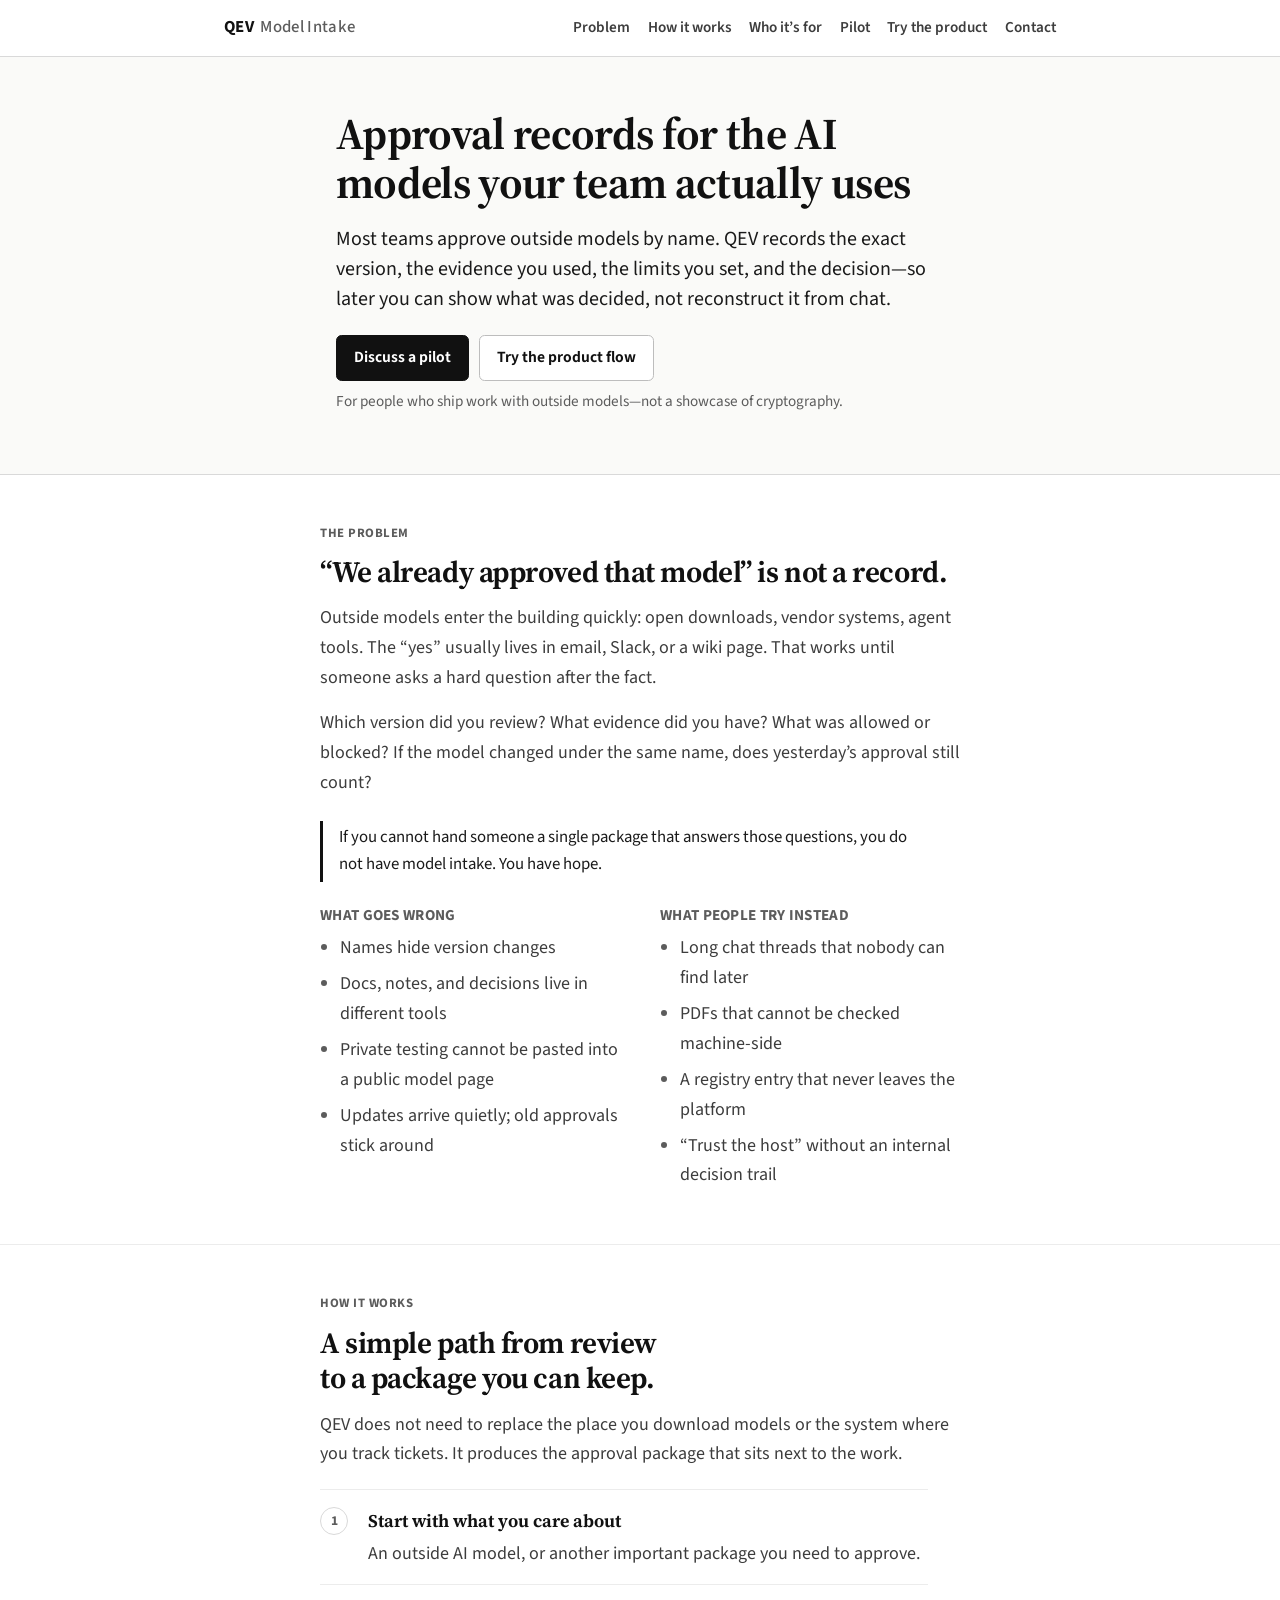
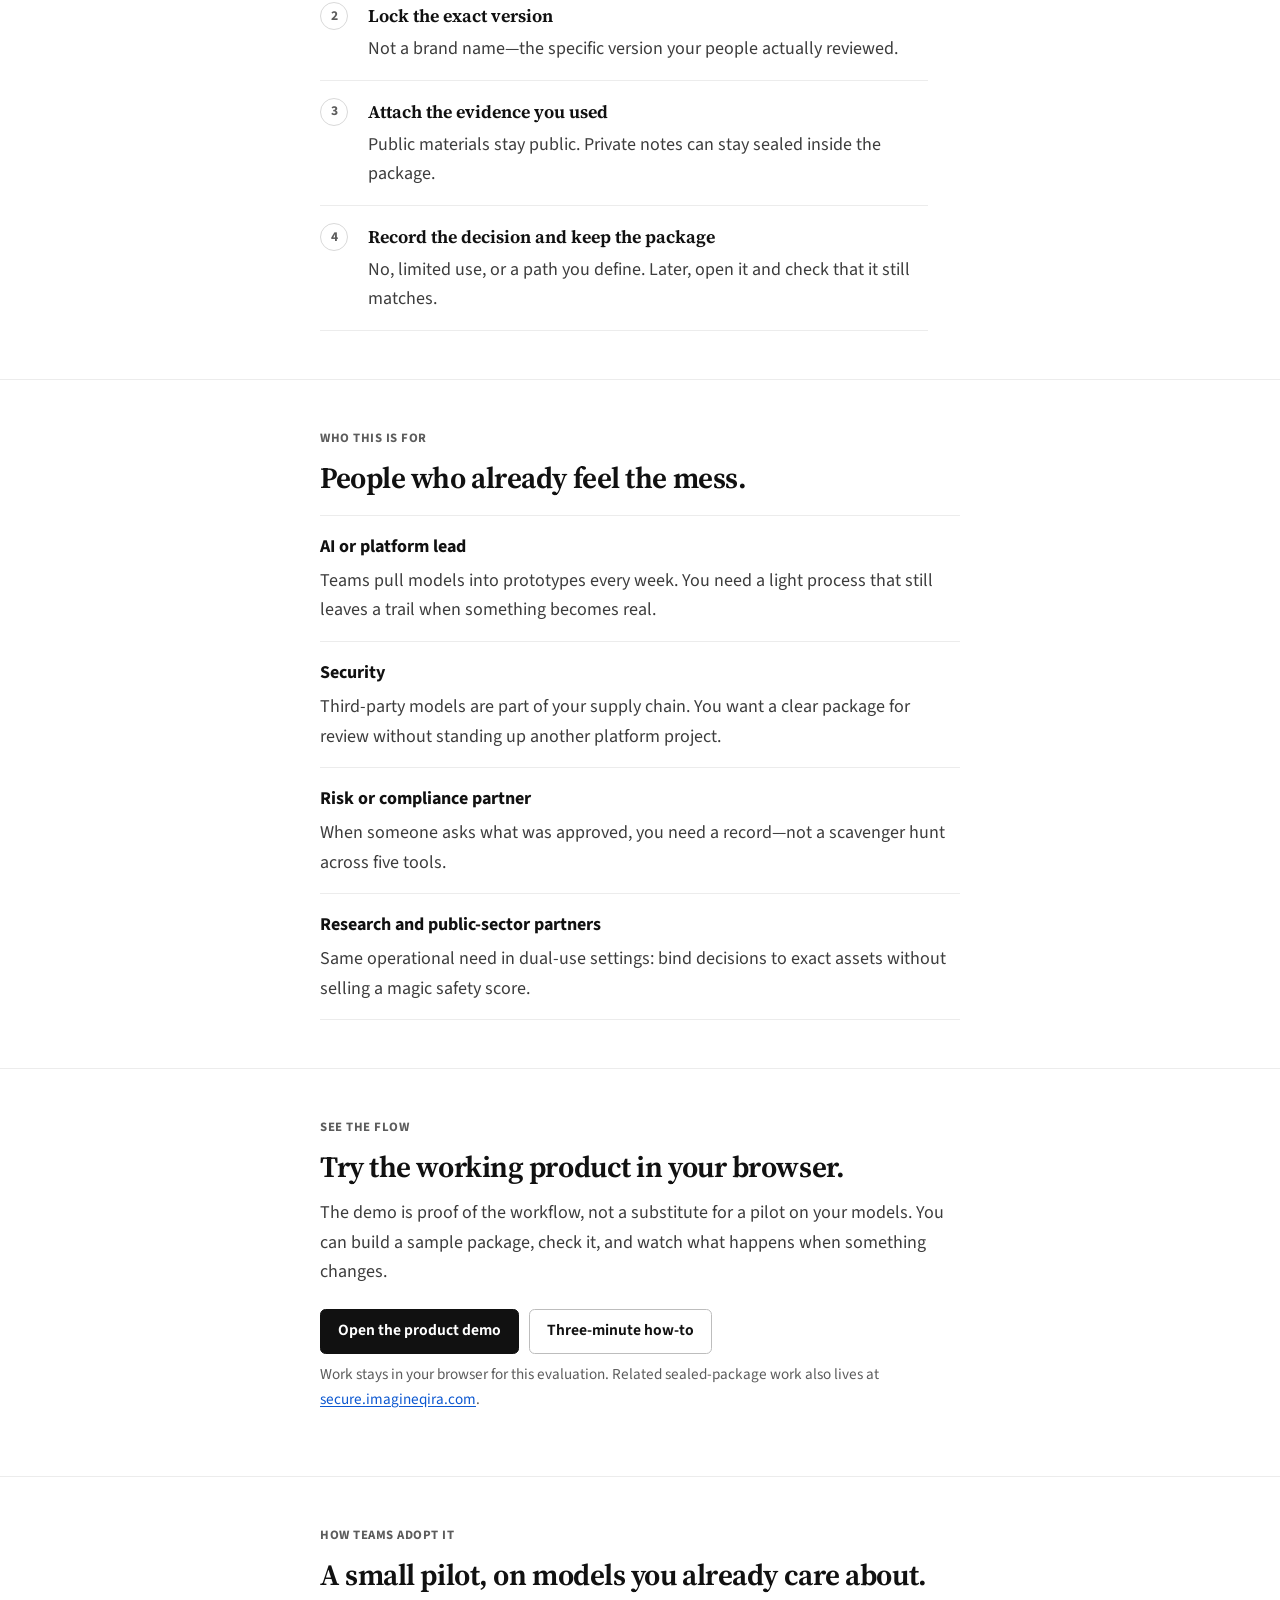
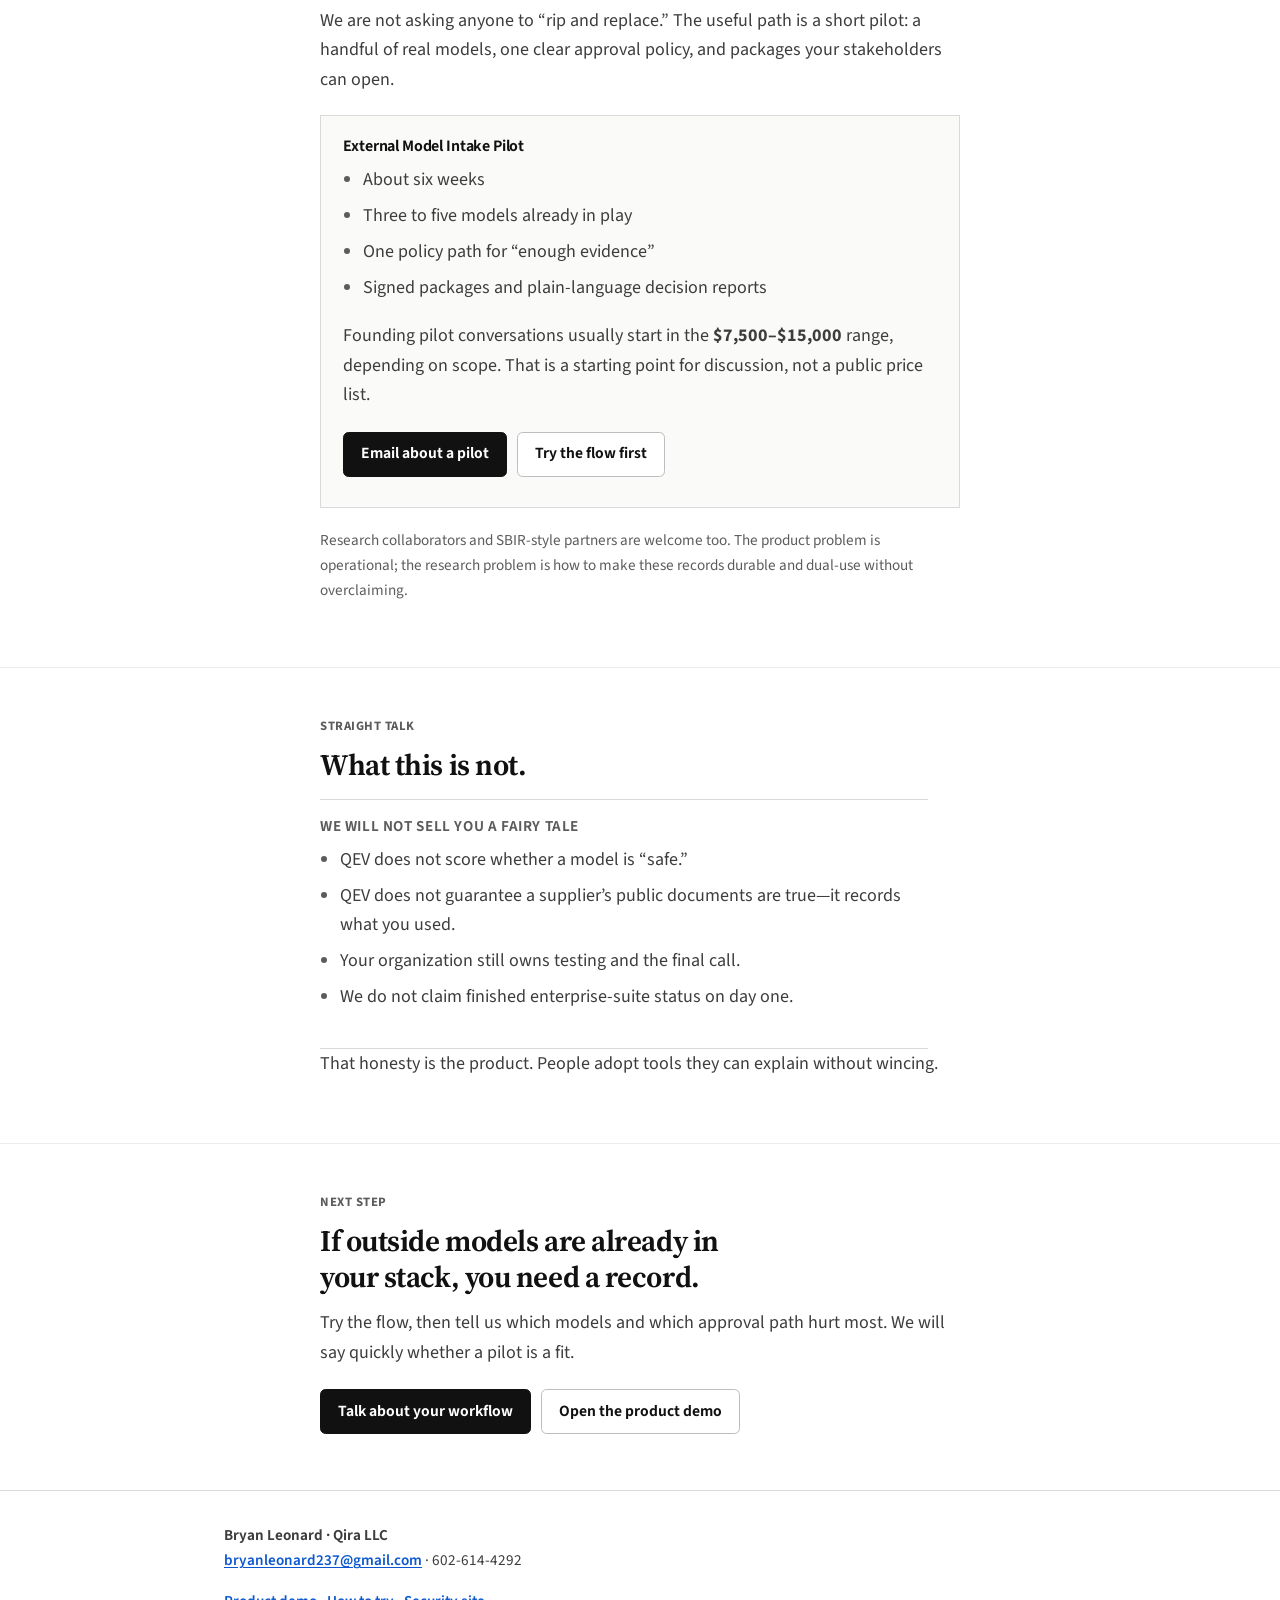
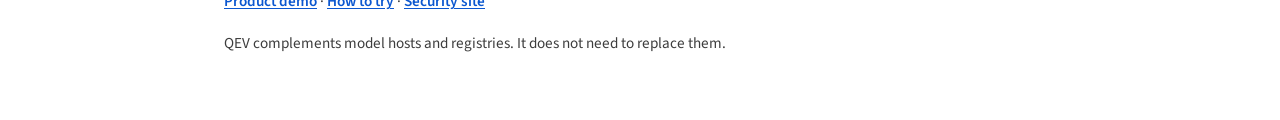
==== commit 0f13a0c5: "Editorial redesign for readable, accessible product pages Publication-style serif/sans typography, r" ====
--- a/index.html
+++ b/index.html
@@ -3,354 +3,259 @@
 <head>
   <meta charset="utf-8" />
   <meta name="viewport" content="width=device-width, initial-scale=1" />
-  <title>QEV — Approval records for the AI models your team actually uses</title>
+  <title>QEV Model Intake — approval records for outside AI models</title>
   <meta
     name="description"
-    content="QEV helps teams record which exact AI model version was approved, with what evidence and limits — so later you can prove what was decided, not guess from chat history."
+    content="QEV helps teams record which exact AI model version was approved, with what evidence and limits, so the decision can be checked later."
   />
   <link rel="canonical" href="https://theartofsound.github.io/qev-model-intake/" />
   <meta property="og:type" content="website" />
   <meta property="og:url" content="https://theartofsound.github.io/qev-model-intake/" />
-  <meta property="og:title" content="QEV — Approval records for the AI models your team actually uses" />
-  <meta property="og:description" content="Stop approving models by name. Record the exact version, evidence, private notes, and decision in one package you can re-check later." />
+  <meta property="og:title" content="QEV Model Intake — approval records for outside AI models" />
+  <meta property="og:description" content="Record the exact model version, the evidence you used, the limits you set, and the decision—in one package you can open again later." />
   <link rel="preconnect" href="https://fonts.googleapis.com" />
   <link rel="preconnect" href="https://fonts.gstatic.com" crossorigin />
-  <link href="https://fonts.googleapis.com/css2?family=IBM+Plex+Sans:wght@400;500;600;700;800&display=swap" rel="stylesheet" />
+  <link href="https://fonts.googleapis.com/css2?family=Source+Sans+3:ital,wght@0,400;0,600;0,700;1,400&family=Source+Serif+4:opsz,wght@8..60,500;8..60,650;8..60,700&display=swap" rel="stylesheet" />
   <link rel="stylesheet" href="./styles.css" />
 </head>
 <body>
-  <header class="nav">
-    <div class="wrap nav-inner">
-      <a class="brand" href="./">QEV <span>Model Intake</span></a>
-      <nav class="nav-links" aria-label="Primary">
-        <a class="hide-sm" href="#problem">Problem</a>
-        <a class="hide-sm" href="#how">How it works</a>
-        <a class="hide-sm" href="#use">Who uses it</a>
-        <a class="hide-sm" href="#pilot">Pilot</a>
-        <a href="./demo.html">Try it</a>
-        <a class="btn btn-primary" href="mailto:bryanleonard237@gmail.com?subject=QEV%20Model%20Intake%20pilot">Talk to us</a>
+  <a class="skip" href="#main">Skip to content</a>
+
+  <header class="site-header">
+    <div class="wrap site-header-inner">
+      <a class="logo" href="./">QEV<em>Model Intake</em></a>
+      <nav class="nav" aria-label="Primary">
+        <a class="optional" href="#problem">Problem</a>
+        <a class="optional" href="#how">How it works</a>
+        <a class="optional" href="#who">Who it’s for</a>
+        <a class="optional" href="#pilot">Pilot</a>
+        <a href="./demo.html">Try the product</a>
+        <a href="mailto:bryanleonard237@gmail.com?subject=QEV%20Model%20Intake">Contact</a>
       </nav>
     </div>
   </header>
 
-  <main>
-    <!-- HERO: real-world outcome, not "demo" -->
-    <section class="hero">
-      <div class="wrap">
-        <div class="eyebrow">For teams bringing outside AI models into real work</div>
-        <h1>Stop approving AI models by name.</h1>
-        <p class="hero-lead">
-          Record the exact version, the evidence you had, the limits you set,
-          and the decision — in one package your team can open again later.
-        </p>
-        <div class="btn-row">
-          <a class="btn btn-primary" href="#pilot">Start a small pilot</a>
-          <a class="btn btn-secondary" href="./demo.html">See how a package is built</a>
-        </div>
-        <p class="hero-note">
-          Built for AI leads, security, and risk partners who already feel the
-          mess of chat threads and shared drives — not for a room of cryptographers.
-        </p>
-      </div>
-    </section>
-
-    <!-- PROBLEM -->
-    <section id="problem">
-      <div class="wrap">
-        <p class="section-kicker">The real-world problem</p>
-        <h2>Someone says “we already approved that model.” Nobody can prove what that meant.</h2>
-        <p class="section-copy">
-          Outside models show up fast: open downloads, vendor APIs, agent tools.
-          Approval usually lives in email, chat, or a wiki page. That works until
-          an incident, an audit, a customer question, or a quiet model update.
-        </p>
-        <div class="grid-3">
-          <article class="card">
-            <h3>Name ≠ version</h3>
-            <p>
-              “We use Llama / the Hugging Face model” is not a record.
-              The bits can change under the same product name.
-            </p>
-          </article>
-          <article class="card">
-            <h3>Evidence is scattered</h3>
-            <p>
-              Public docs on a website. Test notes in Drive.
-              The yes/no in Slack. Later, nobody can rebuild the package.
-            </p>
-          </article>
-          <article class="card">
-            <h3>Quiet drift</h3>
-            <p>
-              A new version lands. Yesterday’s approval is treated as still valid.
-              No clear line that says “this is different — review it again.”
-            </p>
-          </article>
-        </div>
-      </div>
-    </section>
-
-    <!-- BEFORE / AFTER -->
-    <section class="soft" id="change">
-      <div class="wrap">
-        <p class="section-kicker">What changes with QEV</p>
-        <h2>From hope to a record you can hand someone.</h2>
-        <div class="compare" style="margin-top:8px;">
-          <article class="card bad">
-            <div class="label">How many teams work today</div>
-            <h3>Approval by conversation</h3>
+  <main id="main">
+    <header class="hero">
+      <div class="wrap prose">
+        <h1>Approval records for the AI models your team actually uses</h1>
+        <p class="lede">
+          Most teams approve outside models by name. QEV records the exact version,
+          the evidence you used, the limits you set, and the decision—so later you
+          can show what was decided, not reconstruct it from chat.
+        </p>
+        <div class="actions">
+          <a class="button button-primary" href="#pilot">Discuss a pilot</a>
+          <a class="button button-secondary" href="./demo.html">Try the product flow</a>
+        </div>
+        <p class="small">
+          For people who ship work with outside models—not a showcase of cryptography.
+        </p>
+      </div>
+    </header>
+
+    <section class="section" id="problem" aria-labelledby="problem-title">
+      <div class="wrap prose">
+        <p class="section-label">The problem</p>
+        <h2 id="problem-title">“We already approved that model” is not a record.</h2>
+        <p>
+          Outside models enter the building quickly: open downloads, vendor systems,
+          agent tools. The “yes” usually lives in email, Slack, or a wiki page. That
+          works until someone asks a hard question after the fact.
+        </p>
+        <p>
+          Which version did you review? What evidence did you have? What was allowed
+          or blocked? If the model changed under the same name, does yesterday’s
+          approval still count?
+        </p>
+        <div class="note">
+          <p>
+            If you cannot hand someone a single package that answers those questions,
+            you do not have model intake. You have hope.
+          </p>
+        </div>
+        <div class="split">
+          <div>
+            <h3>What goes wrong</h3>
             <ul>
-              <li>Model found on the internet or from a vendor</li>
-              <li>“Looks fine” in chat</li>
-              <li>Notes wherever someone saved them</li>
-              <li>Months later: “I think we approved that”</li>
+              <li>Names hide version changes</li>
+              <li>Docs, notes, and decisions live in different tools</li>
+              <li>Private testing cannot be pasted into a public model page</li>
+              <li>Updates arrive quietly; old approvals stick around</li>
             </ul>
-          </article>
-          <article class="card good">
-            <div class="label">With QEV Model Intake</div>
-            <h3>Approval as a package</h3>
+          </div>
+          <div>
+            <h3>What people try instead</h3>
             <ul>
-              <li>Exact version locked in</li>
-              <li>Public evidence kept with the decision</li>
-              <li>Private notes sealed if needed</li>
-              <li>Months later: open the package and re-check it</li>
+              <li>Long chat threads that nobody can find later</li>
+              <li>PDFs that cannot be checked machine-side</li>
+              <li>A registry entry that never leaves the platform</li>
+              <li>“Trust the host” without an internal decision trail</li>
             </ul>
-          </article>
-        </div>
-        <p class="section-copy" style="margin-top:20px; margin-bottom:0;">
-          <strong>One line for buyers:</strong>
-          If you cannot hand someone a single package that shows which model version
-          was approved, with what evidence and limits, you do not have model intake —
-          you have hope.
-        </p>
-      </div>
-    </section>
-
-    <!-- HOW IT WORKS -->
-    <section id="how">
-      <div class="wrap">
-        <p class="section-kicker">How it works</p>
-        <h2>A simple workflow your team can actually run.</h2>
-        <p class="section-copy">
-          No need to replace Hugging Face, your registry, or your ticketing tool.
-          QEV sits where the decision is made and produces a portable record.
-        </p>
-        <div class="steps">
-          <div class="step">
-            <div class="step-num">1</div>
-            <div>
-              <h3>Start with the thing you care about</h3>
-              <p>An outside AI model, or any important project package you need to approve.</p>
-            </div>
           </div>
-          <div class="step">
-            <div class="step-num">2</div>
-            <div>
-              <h3>Lock the exact version</h3>
-              <p>Not “the model.” The specific version your people actually reviewed.</p>
-            </div>
+        </div>
+      </div>
+    </section>
+
+    <section class="section" id="how" aria-labelledby="how-title">
+      <div class="wrap prose">
+        <p class="section-label">How it works</p>
+        <h2 id="how-title">A simple path from review to a package you can keep.</h2>
+        <p>
+          QEV does not need to replace the place you download models or the system
+          where you track tickets. It produces the approval package that sits next
+          to the work.
+        </p>
+        <ol class="process">
+          <li>
+            <strong>Start with what you care about</strong>
+            An outside AI model, or another important package you need to approve.
+          </li>
+          <li>
+            <strong>Lock the exact version</strong>
+            Not a brand name—the specific version your people actually reviewed.
+          </li>
+          <li>
+            <strong>Attach the evidence you used</strong>
+            Public materials stay public. Private notes can stay sealed inside the package.
+          </li>
+          <li>
+            <strong>Record the decision and keep the package</strong>
+            No, limited use, or a path you define. Later, open it and check that it still matches.
+          </li>
+        </ol>
+      </div>
+    </section>
+
+    <section class="section" id="who" aria-labelledby="who-title">
+      <div class="wrap prose">
+        <p class="section-label">Who this is for</p>
+        <h2 id="who-title">People who already feel the mess.</h2>
+        <ul class="roles">
+          <li>
+            <div class="who">AI or platform lead</div>
+            <p>Teams pull models into prototypes every week. You need a light process that still leaves a trail when something becomes real.</p>
+          </li>
+          <li>
+            <div class="who">Security</div>
+            <p>Third-party models are part of your supply chain. You want a clear package for review without standing up another platform project.</p>
+          </li>
+          <li>
+            <div class="who">Risk or compliance partner</div>
+            <p>When someone asks what was approved, you need a record—not a scavenger hunt across five tools.</p>
+          </li>
+          <li>
+            <div class="who">Research and public-sector partners</div>
+            <p>Same operational need in dual-use settings: bind decisions to exact assets without selling a magic safety score.</p>
+          </li>
+        </ul>
+      </div>
+    </section>
+
+    <section class="section" id="see" aria-labelledby="see-title">
+      <div class="wrap prose">
+        <p class="section-label">See the flow</p>
+        <h2 id="see-title">Try the working product in your browser.</h2>
+        <p>
+          The demo is proof of the workflow, not a substitute for a pilot on your models.
+          You can build a sample package, check it, and watch what happens when something changes.
+        </p>
+        <div class="actions">
+          <a class="button button-primary" href="./demo.html">Open the product demo</a>
+          <a class="button button-secondary" href="./how-to-try.html">Three-minute how-to</a>
+        </div>
+        <p class="small">
+          Work stays in your browser for this evaluation.
+          Related sealed-package work also lives at
+          <a href="https://secure.imagineqira.com/">secure.imagineqira.com</a>.
+        </p>
+      </div>
+    </section>
+
+    <section class="section" id="pilot" aria-labelledby="pilot-title">
+      <div class="wrap prose">
+        <p class="section-label">How teams adopt it</p>
+        <h2 id="pilot-title">A small pilot, on models you already care about.</h2>
+        <p>
+          We are not asking anyone to “rip and replace.” The useful path is a short pilot:
+          a handful of real models, one clear approval policy, and packages your stakeholders can open.
+        </p>
+        <div class="panel">
+          <h3>External Model Intake Pilot</h3>
+          <ul>
+            <li>About six weeks</li>
+            <li>Three to five models already in play</li>
+            <li>One policy path for “enough evidence”</li>
+            <li>Signed packages and plain-language decision reports</li>
+          </ul>
+          <p>
+            Founding pilot conversations usually start in the
+            <strong>$7,500–$15,000</strong> range, depending on scope.
+            That is a starting point for discussion, not a public price list.
+          </p>
+          <div class="actions">
+            <a class="button button-primary" href="mailto:bryanleonard237@gmail.com?subject=QEV%20Model%20Intake%20pilot&body=Hi%20Bryan%2C%0A%0AWe%20want%20to%20discuss%20a%20QEV%20Model%20Intake%20pilot.%0A%0AOrganization%3A%0AModels%20in%20use%3A%0AWho%20owns%20approval%20today%3A%0A">Email about a pilot</a>
+            <a class="button button-secondary" href="./demo.html">Try the flow first</a>
           </div>
-          <div class="step">
-            <div class="step-num">3</div>
-            <div>
-              <h3>Attach what you used to decide</h3>
-              <p>Public docs and supplier materials. Private test notes can stay sealed inside.</p>
-            </div>
-          </div>
-          <div class="step">
-            <div class="step-num">4</div>
-            <div>
-              <h3>Record the decision and keep the package</h3>
-              <p>
-                Rejected, limited use, or approved for a path you define.
-                Later you can check that the package still matches and see what was decided.
-              </p>
-            </div>
-          </div>
-        </div>
-      </div>
-    </section>
-
-    <!-- USE CASES -->
-    <section class="soft" id="use">
-      <div class="wrap">
-        <p class="section-kicker">Real-world use</p>
-        <h2>Where this shows up at work.</h2>
-        <div class="card" style="padding: 8px 22px;">
-          <div class="use">
-            <div class="use-role">AI / platform lead</div>
-            <p>
-              Teams pull open models into prototypes every week.
-              You need a light process that still leaves a paper trail when something graduates.
-            </p>
-          </div>
-          <div class="use">
-            <div class="use-role">Security / AppSec</div>
-            <p>
-              Third-party models are software supply chain.
-              You want a clear package for review without inventing another mega-platform.
-            </p>
-          </div>
-          <div class="use">
-            <div class="use-role">Risk / compliance partner</div>
-            <p>
-              When someone asks “what did we approve?”, you need a record —
-              not a scavenger hunt across five tools.
-            </p>
-          </div>
-          <div class="use">
-            <div class="use-role">Research &amp; government programs</div>
-            <p>
-              Same need, dual use: a practical way to bind decisions to exact AI assets
-              without claiming a magic safety score.
-            </p>
-          </div>
-        </div>
-      </div>
-    </section>
-
-    <!-- PROOF / DEMO as product proof, not the whole product -->
-    <section id="see">
-      <div class="wrap proof">
-        <div class="proof-panel">
-          <p class="section-kicker" style="color:#8b9bb8;">See it for yourself</p>
-          <h2>Try the working product flow in your browser.</h2>
-          <p>
-            Build a sample package, check it, and see what happens when something changes.
-            Then look at how the same idea applies to AI model intake.
-          </p>
-          <ul class="checklist">
-            <li>Load a sample project or your own file</li>
-            <li>Build an approval package</li>
-            <li>Check that it still matches</li>
-            <li>See a failed check when content changes</li>
-            <li>Walk model examples: rejected vs limited use</li>
-          </ul>
-          <div class="btn-row">
-            <a class="btn btn-primary" href="./demo.html">Open the product demo</a>
-            <a class="btn btn-secondary" href="./how-to-try.html">3-minute how-to</a>
-          </div>
-        </div>
-        <div class="card">
-          <h3>What you are looking at</h3>
-          <p>
-            A working flow teams can evaluate.
-            It is solid enough for design-partner pilots and technical review.
-          </p>
-          <p>
-            It is <strong>not</strong> a claim that your organization is production-ready
-            the moment you click download — that is what a pilot is for.
-          </p>
-          <p style="margin-bottom:0;">
-            Related security work (sealed notes, checkable packages) also lives at
-            <a href="https://secure.imagineqira.com/">secure.imagineqira.com</a>.
-          </p>
-        </div>
-      </div>
-    </section>
-
-    <!-- PILOT -->
-    <section class="soft" id="pilot">
-      <div class="wrap">
-        <p class="section-kicker">Adoption path</p>
-        <h2>A small pilot beats a big platform project.</h2>
-        <div class="pilot">
-          <div class="card">
-            <h3>QEV External Model Intake Pilot</h3>
-            <p>
-              One organization. A handful of real models. One clear approval policy.
-              You leave with signed records and a workflow your team can keep using.
-            </p>
-            <ul>
-              <li>About 6 weeks</li>
-              <li>3–5 models your team already cares about</li>
-              <li>One policy path (what “enough evidence” means for you)</li>
-              <li>Packages + simple decision reports your stakeholders can read</li>
-            </ul>
-            <p class="price">Starting conversation: $7,500–$15,000</p>
-            <p class="fine">
-              Directional range for founding pilots — not a public price list.
-              Scope follows your models and review process.
-            </p>
-            <div class="btn-row">
-              <a class="btn btn-primary" href="mailto:bryanleonard237@gmail.com?subject=QEV%20Model%20Intake%20pilot&body=Hi%20Bryan%2C%0A%0AWe%20are%20interested%20in%20a%20QEV%20Model%20Intake%20pilot.%0A%0AOrg%3A%0AModels%20we%20care%20about%3A%0AWho%20owns%20approval%20today%3A%0A">Email about a pilot</a>
-              <a class="btn btn-secondary" href="./demo.html">Try the flow first</a>
-            </div>
-          </div>
-          <div class="card">
-            <h3>What “good” looks like after a pilot</h3>
-            <ul>
-              <li>Your team can name the exact versions in use</li>
-              <li>New versions do not silently inherit old approvals</li>
-              <li>Private review notes stay private, but stay attached</li>
-              <li>Security / risk can open one package instead of five tools</li>
-              <li>You know whether a wider rollout is worth it</li>
-            </ul>
-            <h3 style="margin-top:18px;">Also useful for research partners</h3>
-            <p style="margin-bottom:0;">
-              If you care about dual-use research (commercial intake + government AI asset assurance),
-              we can scope a collaboration without pretending this is a finished standard.
-              <a href="mailto:bryanleonard237@gmail.com?subject=QEV%20research%20collaboration">Start that conversation</a>.
-            </p>
-          </div>
-        </div>
-      </div>
-    </section>
-
-    <!-- HONEST -->
-    <section id="honest">
-      <div class="wrap">
-        <p class="section-kicker">Straight talk</p>
-        <h2>What QEV is not.</h2>
-        <div class="honest">
+        </div>
+        <p class="small" style="margin-top:1.25rem;">
+          Research collaborators and SBIR-style partners are welcome too.
+          The product problem is operational; the research problem is how to make
+          these records durable and dual-use without overclaiming.
+        </p>
+      </div>
+    </section>
+
+    <section class="section" id="limits" aria-labelledby="limits-title">
+      <div class="wrap prose">
+        <p class="section-label">Straight talk</p>
+        <h2 id="limits-title">What this is not.</h2>
+        <div class="limits">
           <h3>We will not sell you a fairy tale</h3>
           <ul>
             <li>QEV does not score whether a model is “safe.”</li>
-            <li>QEV does not guarantee a supplier’s public docs are true — it records what you used.</li>
+            <li>QEV does not guarantee a supplier’s public documents are true—it records what you used.</li>
             <li>Your organization still owns testing and the final call.</li>
-            <li>We do not claim finished enterprise suite status on day one.</li>
+            <li>We do not claim finished enterprise-suite status on day one.</li>
           </ul>
         </div>
-        <p class="section-copy" style="margin-top:18px; margin-bottom:0;">
-          That honesty is deliberate. Teams adopt tools they can explain to their boss
-          without wincing. QEV’s job is the approval record — not magic judgment.
-        </p>
-      </div>
-    </section>
-
-    <!-- FINAL CTA -->
-    <section>
-      <div class="wrap">
-        <div class="cta-band">
-          <p class="section-kicker">Next step</p>
-          <h2>If outside AI models are already in your stack, you need a record — not another hope thread.</h2>
-          <p class="section-copy" style="margin-bottom:0;">
-            Try the flow, then tell us which models and which approval path hurt most.
-            We will tell you quickly whether a pilot is a fit.
-          </p>
-          <div class="btn-row">
-            <a class="btn btn-primary" href="mailto:bryanleonard237@gmail.com?subject=QEV%20Model%20Intake">Talk about your workflow</a>
-            <a class="btn btn-secondary" href="./demo.html">Open the product demo</a>
-            <a class="btn btn-secondary" href="https://secure.imagineqira.com/">Security / sealed packages site</a>
-          </div>
+        <p>
+          That honesty is the product. People adopt tools they can explain without wincing.
+        </p>
+      </div>
+    </section>
+
+    <section class="section" id="next" aria-labelledby="next-title">
+      <div class="wrap prose">
+        <p class="section-label">Next step</p>
+        <h2 id="next-title">If outside models are already in your stack, you need a record.</h2>
+        <p>
+          Try the flow, then tell us which models and which approval path hurt most.
+          We will say quickly whether a pilot is a fit.
+        </p>
+        <div class="actions">
+          <a class="button button-primary" href="mailto:bryanleonard237@gmail.com?subject=QEV%20Model%20Intake">Talk about your workflow</a>
+          <a class="button button-secondary" href="./demo.html">Open the product demo</a>
         </div>
       </div>
     </section>
   </main>
 
-  <footer class="footer">
-    <div class="wrap footer-grid">
-      <div>
+  <footer class="site-footer">
+    <div class="wrap">
+      <p>
         <strong>Bryan Leonard · Qira LLC</strong><br />
-        bryanleonard237@gmail.com · 602-614-4292<br />
-        QEV Model Intake — approval records for outside AI models
-      </div>
-      <div>
-        <a href="./demo.html">Product demo</a> ·
-        <a href="./how-to-try.html">How to try</a> ·
-        <a href="https://secure.imagineqira.com/">secure.imagineqira.com</a><br />
-        Complements model hosts and registries — does not need to replace them.
-      </div>
+        <a href="mailto:bryanleonard237@gmail.com">bryanleonard237@gmail.com</a>
+        · 602-614-4292
+      </p>
+      <p>
+        <a href="./demo.html">Product demo</a>
+        · <a href="./how-to-try.html">How to try</a>
+        · <a href="https://secure.imagineqira.com/">Security site</a>
+      </p>
+      <p>
+        QEV complements model hosts and registries. It does not need to replace them.
+      </p>
     </div>
   </footer>
 </body>
--- a/styles.css
+++ b/styles.css
@@ -1,369 +1,370 @@
-/* QEV Model Intake — product site */
+/* QEV — editorial product site. Readable first. */
+
 :root {
-  --ink: #12151c;
-  --ink-soft: #3a4254;
-  --muted: #6b7385;
-  --line: #e4e8ef;
-  --soft: #f4f6f9;
+  --text: #1a1a1a;
+  --text-2: #3d3d3d;
+  --text-3: #5c5c5c;
+  --rule: #d9d9d9;
+  --rule-soft: #ececec;
+  --paper: #fafaf8;
   --white: #ffffff;
-  --blue: #1d4ed8;
-  --blue-dark: #1e3a8a;
-  --green: #0f766e;
-  --green-bg: #ecfdf8;
-  --amber-bg: #fffbeb;
-  --amber-line: #f3e0a8;
-  --radius: 14px;
-  --shadow: 0 10px 30px rgba(18, 21, 28, 0.06);
-  --max: 1080px;
-  --font: "IBM Plex Sans", system-ui, -apple-system, "Segoe UI", sans-serif;
-}
-
-* { box-sizing: border-box; }
-html { scroll-behavior: smooth; }
+  --ink: #111111;
+  --link: #0b57d0;
+  --link-visited: #5b2b8a;
+  --focus: #0b57d0;
+  --max: 40rem;
+  --max-wide: 52rem;
+  --serif: "Source Serif 4", "Iowan Old Style", "Palatino Linotype", Palatino, Georgia, serif;
+  --sans: "Source Sans 3", system-ui, -apple-system, "Segoe UI", sans-serif;
+}
+
+*, *::before, *::after { box-sizing: border-box; }
+
+html {
+  scroll-behavior: smooth;
+  -webkit-text-size-adjust: 100%;
+}
+
+@media (prefers-reduced-motion: reduce) {
+  html { scroll-behavior: auto; }
+  * { animation: none !important; transition: none !important; }
+}
+
 body {
   margin: 0;
-  font-family: var(--font);
-  color: var(--ink);
+  color: var(--text);
   background: var(--white);
-  line-height: 1.55;
-  font-size: 17px;
-}
-img { max-width: 100%; }
-a { color: var(--blue); }
-a:hover { color: var(--blue-dark); }
+  font-family: var(--sans);
+  font-size: 1.125rem;
+  line-height: 1.65;
+  font-weight: 400;
+}
+
+/* Skip link — accessibility */
+.skip {
+  position: absolute;
+  left: -9999px;
+  top: 0;
+  background: var(--ink);
+  color: #fff;
+  padding: 0.6rem 1rem;
+  z-index: 100;
+}
+.skip:focus {
+  left: 0.75rem;
+  top: 0.75rem;
+}
+
+img { max-width: 100%; height: auto; }
+
+a {
+  color: var(--link);
+  text-underline-offset: 0.15em;
+}
+a:visited { color: var(--link-visited); }
+a:hover { text-decoration-thickness: 2px; }
+a:focus-visible {
+  outline: 3px solid var(--focus);
+  outline-offset: 2px;
+}
 
 .wrap {
-  width: min(var(--max), calc(100% - 40px));
-  margin: 0 auto;
-}
-
-/* Nav */
-.nav {
+  width: min(var(--max-wide), calc(100% - 2.5rem));
+  margin-inline: auto;
+}
+
+.prose {
+  width: min(var(--max), 100%);
+}
+
+/* Header */
+.site-header {
+  border-bottom: 1px solid var(--rule);
+  background: var(--white);
   position: sticky;
   top: 0;
-  z-index: 50;
-  background: rgba(255,255,255,.92);
-  backdrop-filter: blur(12px);
-  border-bottom: 1px solid var(--line);
-}
-.nav-inner {
+  z-index: 40;
+}
+.site-header-inner {
   display: flex;
+  flex-wrap: wrap;
   align-items: center;
   justify-content: space-between;
-  gap: 16px;
-  min-height: 64px;
-}
-.brand {
-  display: flex;
-  align-items: baseline;
-  gap: 10px;
+  gap: 0.75rem 1.25rem;
+  min-height: 3.5rem;
+  padding-block: 0.5rem;
+}
+.logo {
+  font-family: var(--sans);
+  font-weight: 700;
+  font-size: 1.05rem;
+  letter-spacing: 0.02em;
+  color: var(--ink);
   text-decoration: none;
-  color: var(--ink);
-  font-weight: 800;
-  letter-spacing: -.02em;
-}
-.brand span {
-  font-weight: 600;
-  color: var(--muted);
-  font-size: .88rem;
-}
-.nav-links {
+}
+.logo:visited { color: var(--ink); }
+.logo em {
+  font-style: normal;
+  font-weight: 500;
+  color: var(--text-3);
+  margin-left: 0.4rem;
+}
+.nav {
   display: flex;
   flex-wrap: wrap;
-  gap: 8px 18px;
+  gap: 0.35rem 1.1rem;
   align-items: center;
-  font-size: .95rem;
-}
-.nav-links a {
+}
+.nav a {
+  font-size: 0.95rem;
+  font-weight: 600;
+  color: var(--text-2);
   text-decoration: none;
-  color: var(--ink-soft);
-  font-weight: 600;
-}
-.nav-links a:hover { color: var(--ink); }
-
-/* Buttons */
-.btn {
+}
+.nav a:visited { color: var(--text-2); }
+.nav a:hover { color: var(--ink); text-decoration: underline; }
+
+/* Type */
+h1, h2, h3 {
+  font-family: var(--serif);
+  font-weight: 650;
+  color: var(--ink);
+  line-height: 1.2;
+  letter-spacing: -0.015em;
+  text-wrap: balance;
+}
+h1 {
+  font-size: clamp(2rem, 4.2vw, 2.75rem);
+  margin: 0 0 1rem;
+  line-height: 1.12;
+}
+h2 {
+  font-size: clamp(1.45rem, 2.6vw, 1.85rem);
+  margin: 0 0 0.85rem;
+}
+h3 {
+  font-size: 1.15rem;
+  margin: 0 0 0.45rem;
+  letter-spacing: -0.01em;
+}
+p { margin: 0 0 1rem; color: var(--text-2); }
+.lede {
+  font-size: 1.25rem;
+  line-height: 1.5;
+  color: var(--text);
+  max-width: 36em;
+}
+.small {
+  font-size: 0.95rem;
+  color: var(--text-3);
+}
+ul, ol {
+  margin: 0 0 1.15rem;
+  padding-left: 1.25rem;
+  color: var(--text-2);
+}
+li { margin: 0.4rem 0; }
+li::marker { color: var(--text-3); }
+
+/* Layout sections */
+.section {
+  padding: 3rem 0;
+  border-bottom: 1px solid var(--rule-soft);
+}
+.section:last-of-type { border-bottom: 0; }
+.section-label {
+  font-family: var(--sans);
+  font-size: 0.8rem;
+  font-weight: 700;
+  letter-spacing: 0.04em;
+  text-transform: uppercase;
+  color: var(--text-3);
+  margin: 0 0 0.65rem;
+}
+
+/* Buttons — restrained */
+.actions {
+  display: flex;
+  flex-wrap: wrap;
+  gap: 0.65rem;
+  margin: 1.35rem 0 0.5rem;
+}
+.button {
   display: inline-flex;
   align-items: center;
   justify-content: center;
-  gap: 8px;
-  padding: 13px 18px;
-  border-radius: 10px;
-  font-weight: 700;
+  min-height: 2.75rem;
+  padding: 0.55rem 1.05rem;
+  border-radius: 0.35rem;
+  font-family: var(--sans);
+  font-size: 0.98rem;
+  font-weight: 650;
   text-decoration: none;
   border: 1px solid transparent;
   cursor: pointer;
-  font-size: .95rem;
-}
-.btn-primary {
-  background: var(--blue);
+}
+.button:focus-visible {
+  outline: 3px solid var(--focus);
+  outline-offset: 2px;
+}
+.button-primary {
+  background: var(--ink);
   color: #fff !important;
-}
-.btn-primary:hover { background: var(--blue-dark); color: #fff !important; }
-.btn-secondary {
+  border-color: var(--ink);
+}
+.button-primary:hover { background: #000; }
+.button-primary:visited { color: #fff !important; }
+.button-secondary {
   background: var(--white);
   color: var(--ink) !important;
-  border-color: var(--line);
-}
-.btn-secondary:hover { border-color: #c5ccd9; }
-.btn-dark {
-  background: var(--ink);
-  color: #fff !important;
-}
-.btn-row {
-  display: flex;
-  flex-wrap: wrap;
-  gap: 10px;
-  margin-top: 22px;
-}
+  border-color: #bdbdbd;
+}
+.button-secondary:hover { border-color: #8a8a8a; background: var(--paper); }
+.button-secondary:visited { color: var(--ink) !important; }
 
 /* Hero */
 .hero {
-  padding: 56px 0 48px;
-  border-bottom: 1px solid var(--line);
-  background:
-    radial-gradient(circle at 85% 10%, rgba(29, 78, 216, .08), transparent 28%),
-    linear-gradient(180deg, #fbfcfe, #fff 70%);
-}
-.eyebrow {
-  display: inline-block;
-  font-size: .78rem;
-  font-weight: 800;
-  letter-spacing: .08em;
-  text-transform: uppercase;
-  color: var(--green);
-  margin-bottom: 14px;
-}
-.hero h1 {
-  margin: 0 0 16px;
-  font-size: clamp(2rem, 4.5vw, 3rem);
-  line-height: 1.08;
-  letter-spacing: -.035em;
-  max-width: 16ch;
-}
-.hero-lead {
-  margin: 0;
-  font-size: 1.15rem;
-  color: var(--ink-soft);
-  max-width: 42ch;
-}
-.hero-note {
-  margin-top: 18px;
-  color: var(--muted);
-  font-size: .92rem;
-  max-width: 50ch;
-}
-
-/* Sections */
-section {
-  padding: 56px 0;
-  border-bottom: 1px solid var(--line);
-}
-section.soft { background: var(--soft); }
-.section-kicker {
-  font-size: .78rem;
-  font-weight: 800;
-  letter-spacing: .1em;
-  text-transform: uppercase;
-  color: var(--muted);
-  margin: 0 0 10px;
-}
-section h2 {
-  margin: 0 0 14px;
-  font-size: clamp(1.55rem, 3vw, 2.1rem);
-  letter-spacing: -.025em;
-  line-height: 1.15;
-  max-width: 22ch;
-}
-.section-copy {
-  color: var(--ink-soft);
-  max-width: 58ch;
-  margin: 0 0 24px;
-}
-
-/* Cards / grids */
-.grid-3 {
-  display: grid;
-  grid-template-columns: repeat(3, 1fr);
-  gap: 14px;
-}
-.grid-2 {
+  padding: 3.25rem 0 2.75rem;
+  background: var(--paper);
+  border-bottom: 1px solid var(--rule);
+}
+.hero .prose { max-width: 38rem; }
+
+/* Split lists without card chrome */
+.split {
   display: grid;
   grid-template-columns: 1fr 1fr;
-  gap: 14px;
-}
-.card {
-  background: var(--white);
-  border: 1px solid var(--line);
-  border-radius: var(--radius);
-  padding: 20px;
-  box-shadow: var(--shadow);
-}
-.card h3 {
-  margin: 0 0 8px;
-  font-size: 1.05rem;
-  letter-spacing: -.01em;
-}
-.card p, .card li {
-  color: var(--ink-soft);
-  font-size: .97rem;
-}
-.card p:last-child { margin-bottom: 0; }
-.card ul { margin: 8px 0 0; padding-left: 1.15rem; }
-.card li { margin: 6px 0; }
-
-/* Compare */
-.compare {
-  display: grid;
-  grid-template-columns: 1fr 1fr;
-  gap: 14px;
-}
-.compare .bad { border-top: 3px solid #d97706; }
-.compare .good { border-top: 3px solid var(--green); }
-.compare h3 { font-size: 1rem; }
-.compare .label {
-  font-size: .75rem;
-  font-weight: 800;
-  letter-spacing: .08em;
+  gap: 1.75rem 2.5rem;
+  margin-top: 1.25rem;
+}
+.split h3 {
+  font-family: var(--sans);
+  font-size: 0.95rem;
+  font-weight: 700;
+  letter-spacing: 0.02em;
   text-transform: uppercase;
-  color: var(--muted);
-  margin-bottom: 8px;
-}
-
-/* Steps */
-.steps {
-  display: grid;
-  gap: 0;
-  border: 1px solid var(--line);
-  border-radius: var(--radius);
-  overflow: hidden;
-  background: var(--white);
-}
-.step {
-  display: grid;
-  grid-template-columns: 64px 1fr;
-  gap: 8px;
-  padding: 18px 20px;
-  border-bottom: 1px solid var(--line);
-}
-.step:last-child { border-bottom: 0; }
-.step-num {
-  font-weight: 850;
-  font-size: 1.1rem;
-  color: var(--blue);
-}
-.step h3 { margin: 0 0 4px; font-size: 1.05rem; }
-.step p { margin: 0; color: var(--ink-soft); }
-
-/* Use cases */
-.use {
-  display: grid;
-  grid-template-columns: 140px 1fr;
-  gap: 16px;
-  padding: 18px 0;
-  border-bottom: 1px solid var(--line);
-}
-.use:last-child { border-bottom: 0; }
-.use-role {
-  font-weight: 800;
-  font-size: .92rem;
-  color: var(--ink);
-}
-.use p { margin: 0; color: var(--ink-soft); }
-
-/* Proof strip */
-.proof {
-  display: grid;
-  grid-template-columns: 1.2fr .8fr;
-  gap: 18px;
-  align-items: stretch;
-}
-.proof-panel {
-  background: var(--ink);
-  color: #e8ecf4;
-  border-radius: var(--radius);
-  padding: 28px;
-}
-.proof-panel h2 { color: #fff; max-width: none; }
-.proof-panel p { color: #b8c0d0; }
-.proof-panel .btn-primary { background: #fff; color: var(--ink) !important; }
-.proof-panel .btn-secondary {
-  background: transparent;
-  color: #fff !important;
-  border-color: #3a455c;
-}
-.checklist {
+  color: var(--text-3);
+  margin-bottom: 0.6rem;
+}
+.split ul { margin-bottom: 0; }
+
+/* Numbered process */
+.process {
+  counter-reset: step;
   list-style: none;
-  margin: 18px 0 0;
   padding: 0;
-}
-.checklist li {
-  padding: 8px 0 8px 28px;
+  margin: 1.25rem 0 0;
+  max-width: 38rem;
+}
+.process li {
   position: relative;
-  color: #d5dced;
-}
-.checklist li::before {
-  content: "→";
+  padding: 1rem 0 1rem 3rem;
+  border-top: 1px solid var(--rule-soft);
+  margin: 0;
+}
+.process li:last-child { border-bottom: 1px solid var(--rule-soft); }
+.process li::before {
+  counter-increment: step;
+  content: counter(step);
   position: absolute;
   left: 0;
-  color: #7dd3a0;
-  font-weight: 800;
-}
-
-/* Pilot */
-.pilot {
+  top: 1.05rem;
+  width: 1.75rem;
+  height: 1.75rem;
+  border: 1px solid var(--rule);
+  border-radius: 999px;
   display: grid;
-  grid-template-columns: 1.1fr .9fr;
-  gap: 16px;
-}
-.price {
-  font-size: 1.35rem;
-  font-weight: 800;
-  letter-spacing: -.02em;
-  margin: 8px 0;
-}
-.fine {
-  font-size: .88rem;
-  color: var(--muted);
-}
-
-/* Honest */
-.honest {
-  background: var(--amber-bg);
-  border: 1px solid var(--amber-line);
-  border-radius: var(--radius);
-  padding: 18px 20px;
-}
-.honest h3 { margin: 0 0 8px; font-size: 1rem; }
-.honest ul { margin: 0; padding-left: 1.15rem; color: #5c4a20; }
-.honest li { margin: 4px 0; }
-
-/* CTA band */
-.cta-band {
-  background: var(--soft);
-  border: 1px solid var(--line);
-  border-radius: calc(var(--radius) + 4px);
-  padding: 28px;
-  text-align: left;
-}
-.cta-band h2 { max-width: none; margin-bottom: 8px; }
+  place-items: center;
+  font-family: var(--sans);
+  font-size: 0.85rem;
+  font-weight: 700;
+  color: var(--text-3);
+  background: var(--white);
+}
+.process strong {
+  display: block;
+  font-family: var(--serif);
+  font-size: 1.12rem;
+  color: var(--ink);
+  margin-bottom: 0.2rem;
+  font-weight: 650;
+}
+
+/* Roles */
+.roles {
+  list-style: none;
+  padding: 0;
+  margin: 1.25rem 0 0;
+  max-width: 40rem;
+}
+.roles li {
+  padding: 1rem 0;
+  border-top: 1px solid var(--rule-soft);
+  margin: 0;
+}
+.roles li:last-child { border-bottom: 1px solid var(--rule-soft); }
+.roles .who {
+  font-family: var(--sans);
+  font-weight: 700;
+  color: var(--ink);
+  margin-bottom: 0.25rem;
+}
+.roles p { margin: 0; }
+
+/* Callout — editorial note, not marketing card */
+.note {
+  border-left: 3px solid var(--ink);
+  padding: 0.15rem 0 0.15rem 1rem;
+  margin: 1.5rem 0;
+  max-width: 38rem;
+}
+.note p { margin: 0; color: var(--text); font-size: 1.05rem; }
+
+.panel {
+  background: var(--paper);
+  border: 1px solid var(--rule);
+  padding: 1.35rem 1.4rem;
+  margin-top: 1.25rem;
+  max-width: 40rem;
+}
+.panel h3 {
+  font-family: var(--sans);
+  font-size: 1rem;
+  margin-bottom: 0.5rem;
+}
+.panel p:last-child,
+.panel ul:last-child { margin-bottom: 0; }
+
+.limits {
+  max-width: 38rem;
+  border-top: 1px solid var(--rule);
+  border-bottom: 1px solid var(--rule);
+  padding: 1.1rem 0;
+  margin-top: 1rem;
+}
+.limits h3 {
+  font-family: var(--sans);
+  font-size: 0.95rem;
+  text-transform: uppercase;
+  letter-spacing: 0.04em;
+  color: var(--text-3);
+  margin-bottom: 0.55rem;
+}
 
 /* Footer */
-.footer {
-  padding: 36px 0 48px;
-  color: var(--muted);
-  font-size: .92rem;
-}
-.footer strong { color: var(--ink-soft); }
-.footer-grid {
-  display: grid;
-  grid-template-columns: 1.3fr 1fr;
-  gap: 18px;
-}
-
-@media (max-width: 860px) {
-  .grid-3, .grid-2, .compare, .proof, .pilot, .footer-grid { grid-template-columns: 1fr; }
-  .use { grid-template-columns: 1fr; gap: 4px; }
-  .hero { padding-top: 36px; }
-  .nav-links .hide-sm { display: none; }
-}
+.site-footer {
+  border-top: 1px solid var(--rule);
+  padding: 2rem 0 3rem;
+  font-size: 0.95rem;
+  color: var(--text-3);
+}
+.site-footer strong { color: var(--text-2); font-weight: 650; }
+.site-footer a { font-weight: 600; }
+
+@media (max-width: 720px) {
+  body { font-size: 1.0625rem; }
+  .split { grid-template-columns: 1fr; gap: 1.25rem; }
+  .nav .optional { display: none; }
+  .hero { padding-top: 2.25rem; }
+  .section { padding: 2.35rem 0; }
+}
